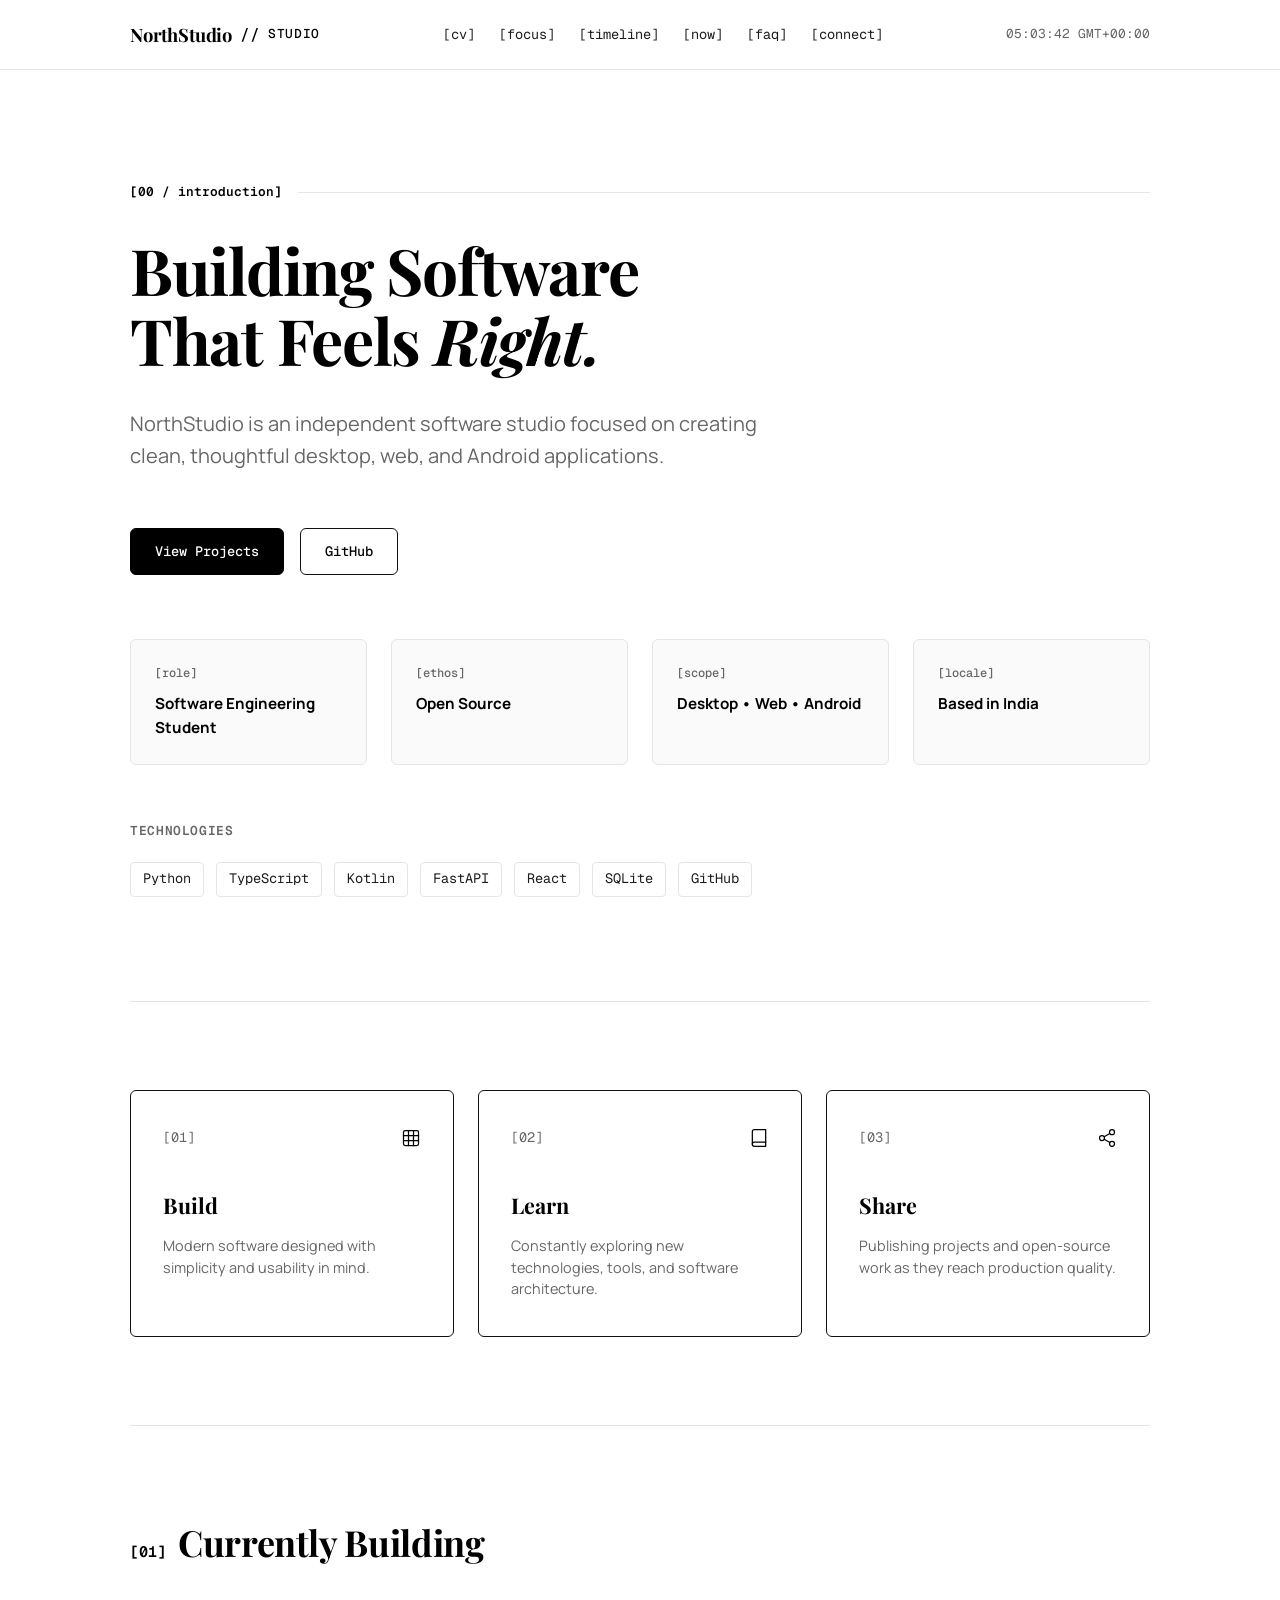
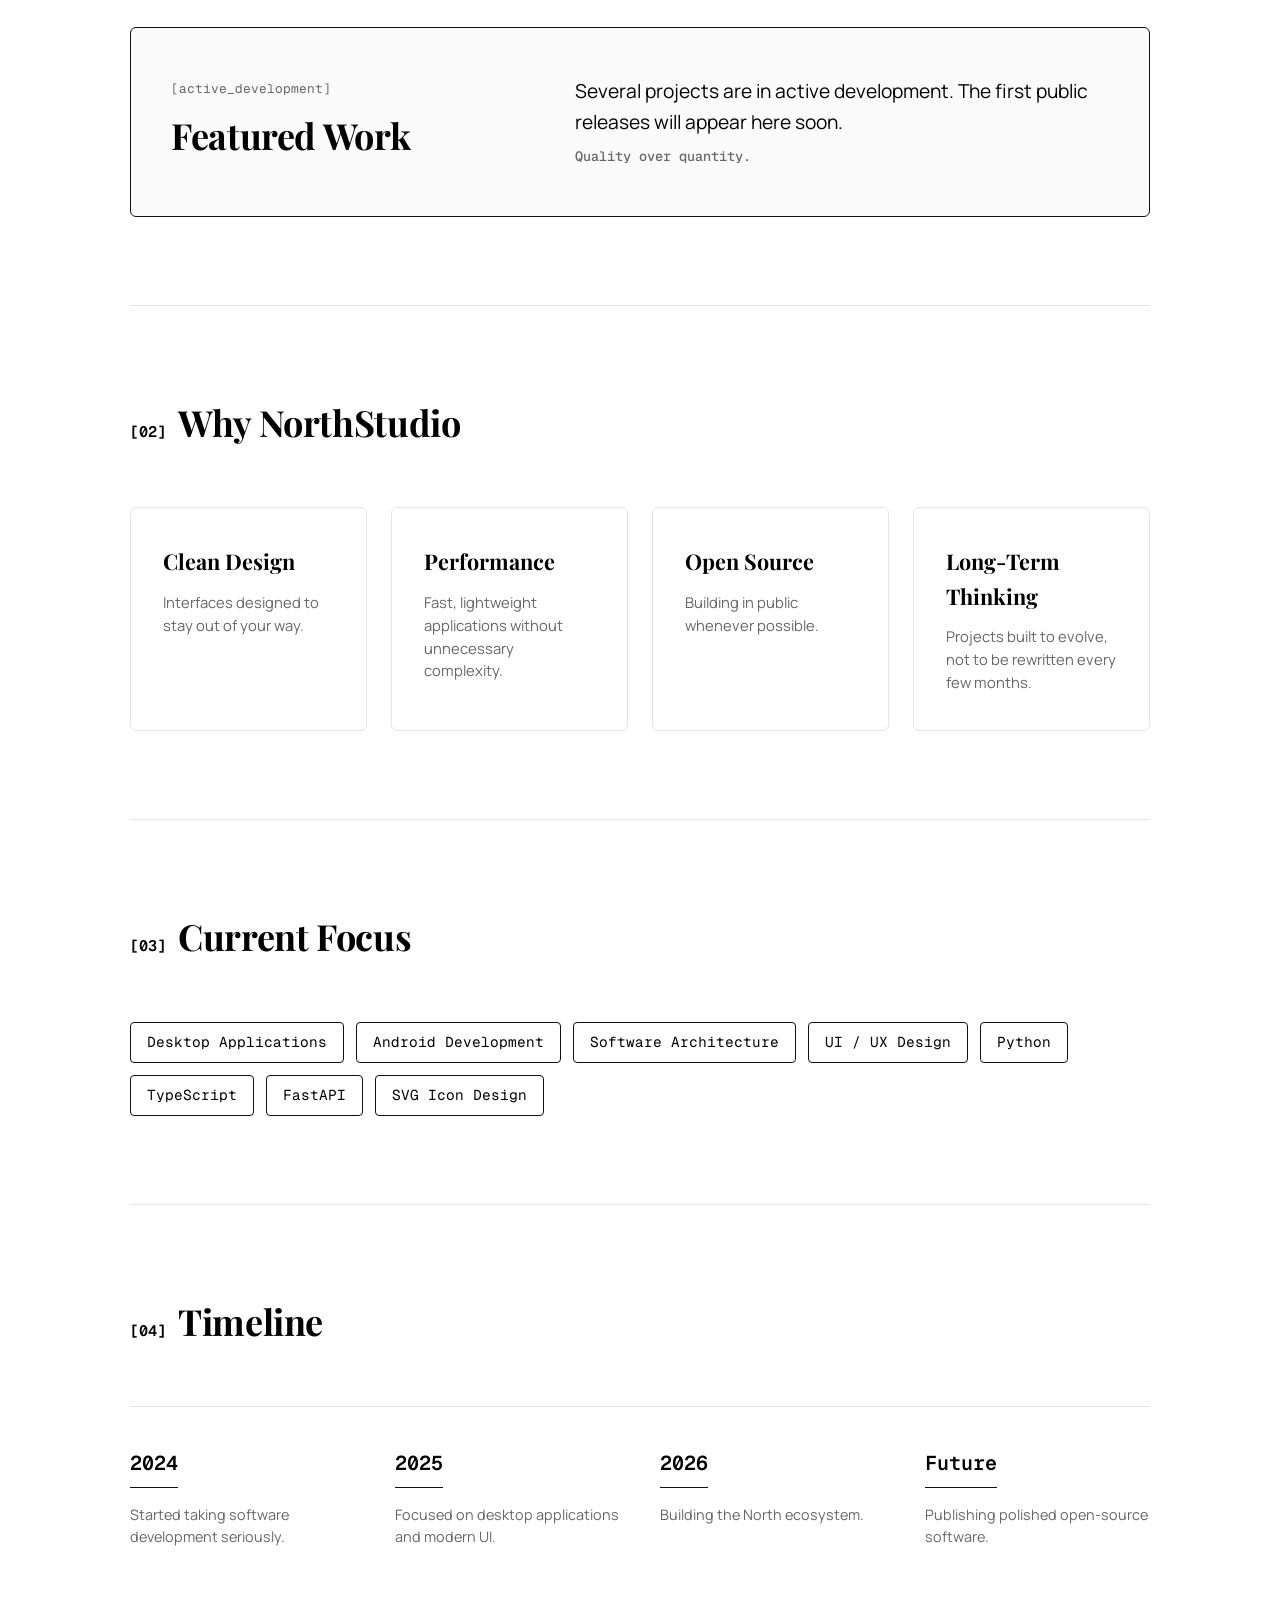
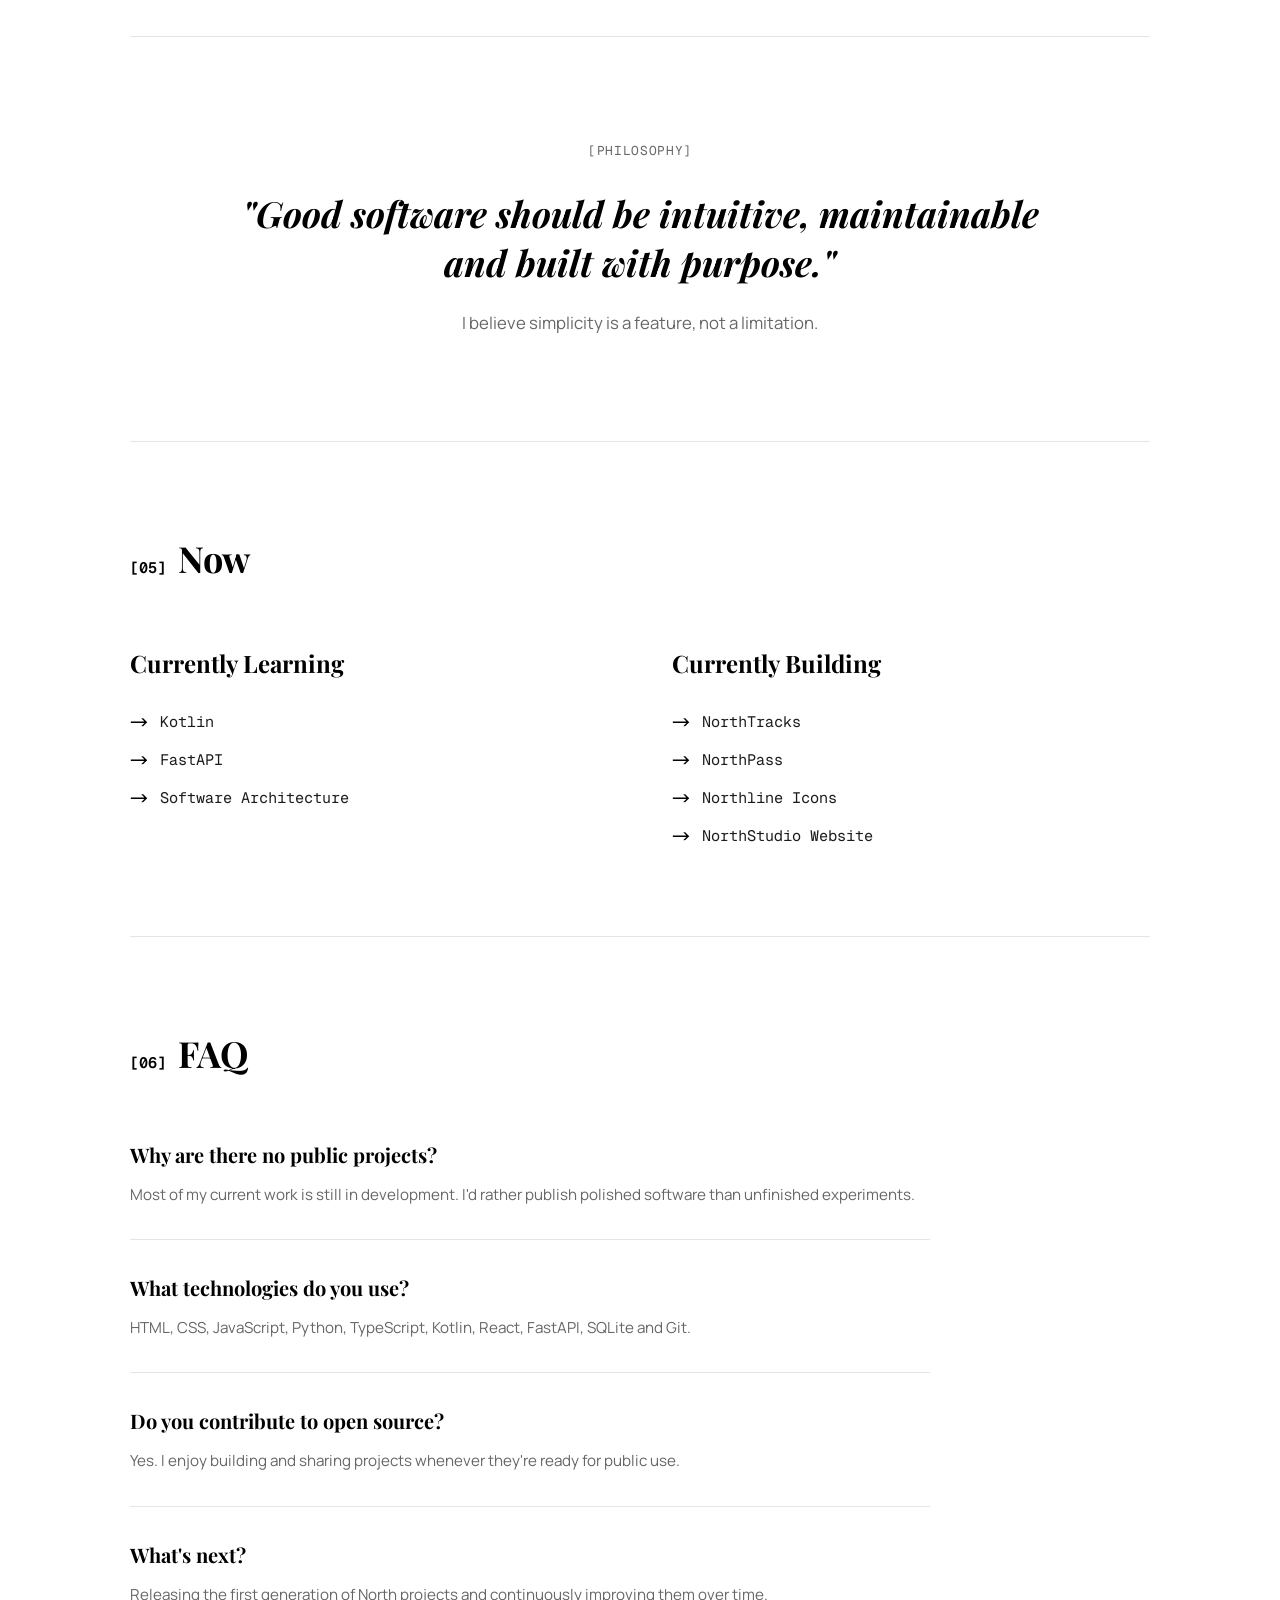
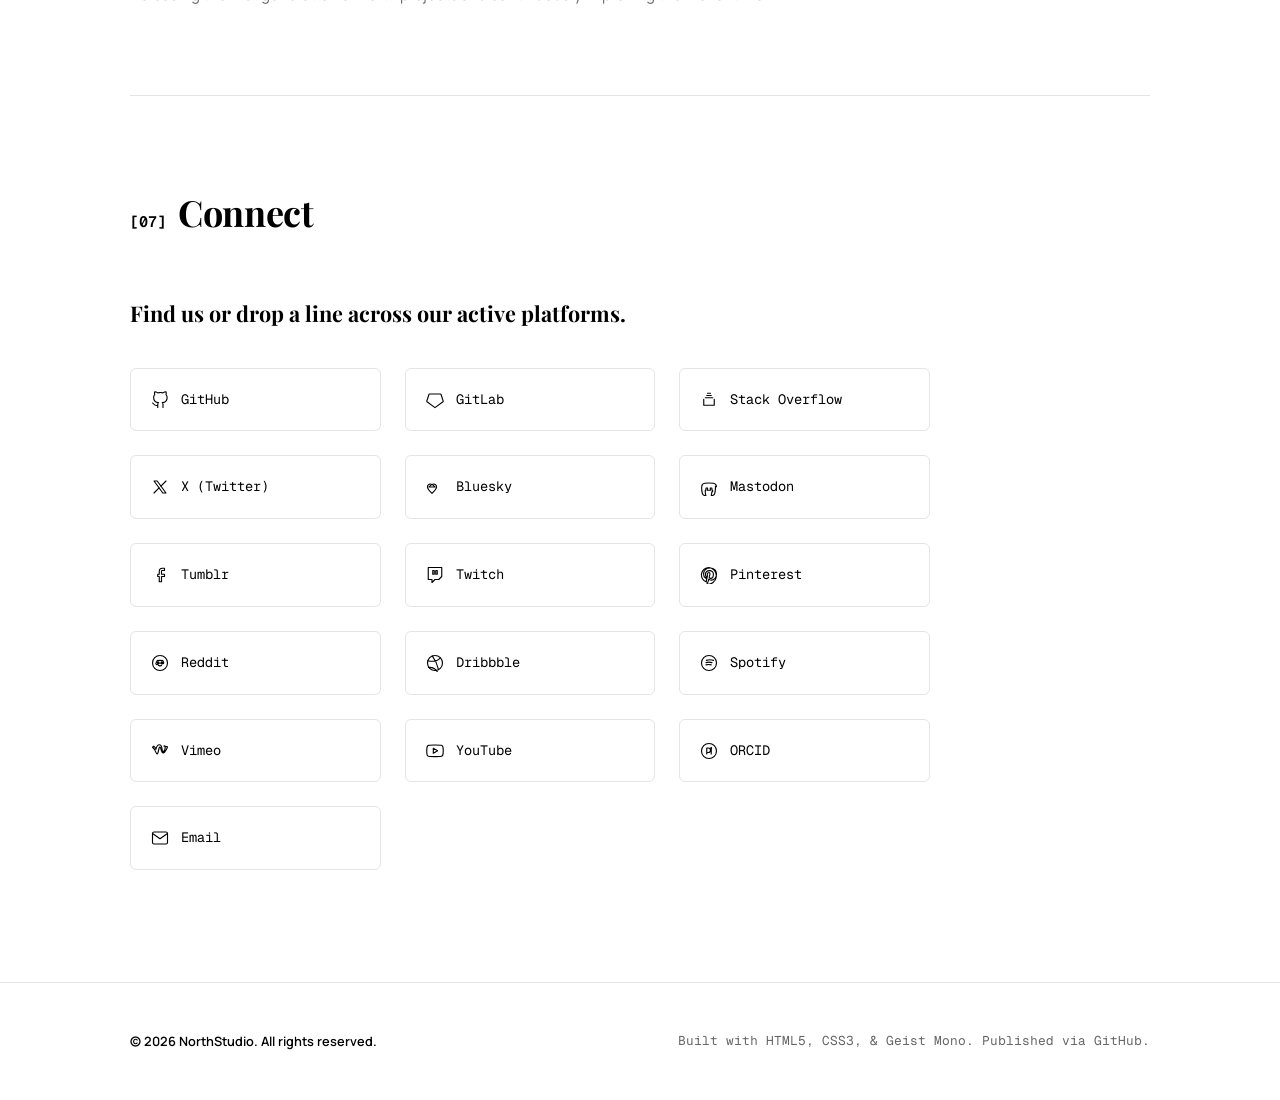
==== index.html @ 5a9ecb7b "feat: create CV page, expand social links, rename brand to NorthStudio" ====
<!DOCTYPE html>
<html lang="en">

<head>
    <meta charset="UTF-8">
    <meta name="viewport" content="width=device-width, initial-scale=1.0">
    <meta name="description"
        content="NorthStudio - Independent software studio focused on creating clean, thoughtful desktop, web, and Android applications.">
    <title>NorthStudio // Building Software That Feels Right.</title>

    <!-- Open Graph Metadata -->
    <meta property="og:title" content="NorthStudio">
    <meta property="og:description"
        content="Independent software studio focused on creating clean, thoughtful desktop, web, and Android applications.">
    <meta property="og:type" content="website">

    <!-- Fonts: Playfair Display, Manrope, Geist Mono -->
    <link rel="preconnect" href="https://fonts.googleapis.com">
    <link rel="preconnect" href="https://fonts.gstatic.com" crossorigin>
    <link
        href="https://fonts.googleapis.com/css2?family=Geist+Mono:wght@400;500;600&family=Manrope:wght@400;600;700&family=Playfair+Display:ital,wght@0,700;0,900;1,700&display=swap"
        rel="stylesheet">

    <!-- Core Stylesheet -->
    <link rel="stylesheet" href="assets/css/styles.css">
</head>

<body>
    <!-- Header Navigation -->
    <header class="site-header">
        <div class="container header-container">
            <a href="#" class="brand" aria-label="NorthStudio Home">
                <span class="brand-playfair">NorthStudio</span>
                <span class="brand-divider">//</span>
                <span class="brand-mono">Studio</span>
            </a>

            <nav class="site-nav">
                <a href="cv.html" class="nav-link">[cv]</a>
                <a href="#focus" class="nav-link">[focus]</a>
                <a href="#timeline" class="nav-link">[timeline]</a>
                <a href="#now" class="nav-link">[now]</a>
                <a href="#faq" class="nav-link">[faq]</a>
                <a href="#connect" class="nav-link">[connect]</a>
            </nav>

            <div class="header-clock" id="header-clock" title="Local System Time">
                00:00:00 UTC
            </div>
        </div>
    </header>

    <!-- Main Content -->
    <main class="container">
        <!-- Hero Section -->
        <section class="hero-section">
            <div class="hero-top-meta">
                <span class="meta-tag">[00 / introduction]</span>
                <span class="meta-line"></span>
            </div>

            <h1 class="hero-title">Building Software<br>That Feels <span class="title-serif">Right.</span></h1>
            <p class="hero-subtitle">NorthStudio is an independent software studio focused on creating clean,
                thoughtful desktop, web, and Android applications.</p>

            <div class="hero-actions">
                <a href="#projects" class="btn btn-primary">View Projects</a>
                <a href="https://github.com" target="_blank" class="btn btn-secondary">GitHub</a>
            </div>

            <!-- Small Stats Grid -->
            <div class="stats-grid">
                <div class="stat-box">
                    <span class="stat-mono">[role]</span>
                    <span class="stat-text">Software Engineering Student</span>
                </div>
                <div class="stat-box">
                    <span class="stat-mono">[ethos]</span>
                    <span class="stat-text">Open Source</span>
                </div>
                <div class="stat-box">
                    <span class="stat-mono">[scope]</span>
                    <span class="stat-text">Desktop • Web • Android</span>
                </div>
                <div class="stat-box">
                    <span class="stat-mono">[locale]</span>
                    <span class="stat-text">Based in India</span>
                </div>
            </div>

            <!-- Stack / Technologies -->
            <div class="tech-stack-container">
                <h4 class="tech-stack-title">Technologies</h4>
                <div class="tech-grid">
                    <span class="tech-item">Python</span>
                    <span class="tech-item">TypeScript</span>
                    <span class="tech-item">Kotlin</span>
                    <span class="tech-item">FastAPI</span>
                    <span class="tech-item">React</span>
                    <span class="tech-item">SQLite</span>
                    <span class="tech-item">GitHub</span>
                </div>
            </div>
        </section>

        <!-- Feature Cards Section -->
        <section class="section features-section">
            <div class="features-grid">
                <!-- Card 1 -->
                <div class="feature-card">
                    <div class="card-header">
                        <span class="card-num">[01]</span>
                        <svg class="card-icon" viewBox="0 0 24 24" fill="none" stroke="currentColor" stroke-width="1.5"
                            stroke-linecap="round" stroke-linejoin="round">
                            <rect x="3" y="3" width="18" height="18" rx="2" ry="2"></rect>
                            <line x1="9" y1="3" x2="9" y2="21"></line>
                            <line x1="15" y1="3" x2="15" y2="21"></line>
                            <line x1="3" y1="9" x2="21" y2="9"></line>
                            <line x1="3" y1="15" x2="21" y2="15"></line>
                        </svg>
                    </div>
                    <h3 class="feature-card-title">Build</h3>
                    <p class="feature-card-desc">Modern software designed with simplicity and usability in mind.</p>
                </div>

                <!-- Card 2 -->
                <div class="feature-card">
                    <div class="card-header">
                        <span class="card-num">[02]</span>
                        <svg class="card-icon" viewBox="0 0 24 24" fill="none" stroke="currentColor" stroke-width="1.5"
                            stroke-linecap="round" stroke-linejoin="round">
                            <path d="M4 19.5A2.5 2.5 0 0 1 6.5 17H20"></path>
                            <path d="M6.5 2H20v20H6.5A2.5 2.5 0 0 1 4 19.5v-15A2.5 2.5 0 0 1 6.5 2z"></path>
                        </svg>
                    </div>
                    <h3 class="feature-card-title">Learn</h3>
                    <p class="feature-card-desc">Constantly exploring new technologies, tools, and software
                        architecture.</p>
                </div>

                <!-- Card 3 -->
                <div class="feature-card">
                    <div class="card-header">
                        <span class="card-num">[03]</span>
                        <svg class="card-icon" viewBox="0 0 24 24" fill="none" stroke="currentColor" stroke-width="1.5"
                            stroke-linecap="round" stroke-linejoin="round">
                            <circle cx="18" cy="5" r="3"></circle>
                            <circle cx="6" cy="12" r="3"></circle>
                            <circle cx="18" cy="19" r="3"></circle>
                            <line x1="8.59" y1="13.51" x2="15.42" y2="17.49"></line>
                            <line x1="15.41" y1="6.51" x2="8.59" y2="10.49"></line>
                        </svg>
                    </div>
                    <h3 class="feature-card-title">Share</h3>
                    <p class="feature-card-desc">Publishing projects and open-source work as they reach production
                        quality.</p>
                </div>
            </div>
        </section>

        <!-- Featured Work (Currently Building) -->
        <section id="projects" class="section building-section">
            <div class="section-header">
                <span class="section-num">[01]</span>
                <h2 class="section-title">Currently Building</h2>
            </div>

            <div class="building-card">
                <div class="building-card-left">
                    <span class="building-tag">[active_development]</span>
                    <h3 class="building-lead-title">Featured Work</h3>
                </div>
                <div class="building-card-right">
                    <p class="building-desc">Several projects are in active development. The first public releases will
                        appear here soon.</p>
                    <p class="building-subdesc">Quality over quantity.</p>
                </div>
            </div>
        </section>

        <!-- Why NorthStudio -->
        <section class="section why-section">
            <div class="section-header">
                <span class="section-num">[02]</span>
                <h2 class="section-title">Why NorthStudio</h2>
            </div>

            <div class="why-grid">
                <div class="why-card">
                    <h3 class="why-title">Clean Design</h3>
                    <p class="why-desc">Interfaces designed to stay out of your way.</p>
                </div>
                <div class="why-card">
                    <h3 class="why-title">Performance</h3>
                    <p class="why-desc">Fast, lightweight applications without unnecessary complexity.</p>
                </div>
                <div class="why-card">
                    <h3 class="why-title">Open Source</h3>
                    <p class="why-desc">Building in public whenever possible.</p>
                </div>
                <div class="why-card">
                    <h3 class="why-title">Long-Term Thinking</h3>
                    <p class="why-desc">Projects built to evolve, not to be rewritten every few months.</p>
                </div>
            </div>
        </section>

        <!-- Current Focus Section -->
        <section id="focus" class="section focus-section">
            <div class="section-header">
                <span class="section-num">[03]</span>
                <h2 class="section-title">Current Focus</h2>
            </div>

            <div class="focus-grid">
                <span class="focus-tag">Desktop Applications</span>
                <span class="focus-tag">Android Development</span>
                <span class="focus-tag">Software Architecture</span>
                <span class="focus-tag">UI / UX Design</span>
                <span class="focus-tag">Python</span>
                <span class="focus-tag">TypeScript</span>
                <span class="focus-tag">FastAPI</span>
                <span class="focus-tag">SVG Icon Design</span>
            </div>
        </section>

        <!-- Timeline Section -->
        <section id="timeline" class="section timeline-section">
            <div class="section-header">
                <span class="section-num">[04]</span>
                <h2 class="section-title">Timeline</h2>
            </div>

            <div class="timeline-grid">
                <div class="timeline-item">
                    <span class="timeline-year">2024</span>
                    <p class="timeline-text">Started taking software development seriously.</p>
                </div>
                <div class="timeline-item">
                    <span class="timeline-year">2025</span>
                    <p class="timeline-text">Focused on desktop applications and modern UI.</p>
                </div>
                <div class="timeline-item">
                    <span class="timeline-year">2026</span>
                    <p class="timeline-text">Building the North ecosystem.</p>
                </div>
                <div class="timeline-item">
                    <span class="timeline-year">Future</span>
                    <p class="timeline-text">Publishing polished open-source software.</p>
                </div>
            </div>
        </section>

        <!-- Philosophy Section -->
        <section class="section philosophy-section">
            <div class="philosophy-layout">
                <div class="philosophy-meta">[philosophy]</div>
                <blockquote class="philosophy-quote">
                    "Good software should be intuitive, maintainable and built with purpose."
                </blockquote>
                <p class="philosophy-subquote">I believe simplicity is a feature, not a limitation.</p>
            </div>
        </section>

        <!-- Now Section -->
        <section id="now" class="section now-section">
            <div class="section-header">
                <span class="section-num">[05]</span>
                <h2 class="section-title">Now</h2>
            </div>

            <div class="now-grid">
                <div class="now-column">
                    <h3 class="now-column-title">Currently Learning</h3>
                    <ul class="now-list">
                        <li>Kotlin</li>
                        <li>FastAPI</li>
                        <li>Software Architecture</li>
                    </ul>
                </div>

                <div class="now-column">
                    <h3 class="now-column-title">Currently Building</h3>
                    <ul class="now-list">
                        <li>NorthTracks</li>
                        <li>NorthPass</li>
                        <li>Northline Icons</li>
                        <li>NorthStudio Website</li>
                    </ul>
                </div>
            </div>
        </section>

        <!-- FAQ Section -->
        <section id="faq" class="section faq-section">
            <div class="section-header">
                <span class="section-num">[06]</span>
                <h2 class="section-title">FAQ</h2>
            </div>

            <div class="faq-list">
                <div class="faq-item">
                    <h4 class="faq-question">Why are there no public projects?</h4>
                    <p class="faq-answer">Most of my current work is still in development. I'd rather publish polished
                        software than unfinished experiments.</p>
                </div>
                <div class="faq-item">
                    <h4 class="faq-question">What technologies do you use?</h4>
                    <p class="faq-answer">HTML, CSS, JavaScript, Python, TypeScript, Kotlin, React, FastAPI, SQLite and
                        Git.</p>
                </div>
                <div class="faq-item">
                    <h4 class="faq-question">Do you contribute to open source?</h4>
                    <p class="faq-answer">Yes. I enjoy building and sharing projects whenever they're ready for public
                        use.</p>
                </div>
                <div class="faq-item">
                    <h4 class="faq-question">What's next?</h4>
                    <p class="faq-answer">Releasing the first generation of North projects and continuously improving
                        them over time.</p>
                </div>
            </div>
        </section>

        <!-- Contact Section -->
        <section id="connect" class="section contact-section">
            <div class="section-header">
                <span class="section-num">[07]</span>
                <h2 class="section-title">Connect</h2>
            </div>

            <div class="contact-grid-simple">
                <p class="contact-lead-text">Find us or drop a line across our active platforms.</p>

                <div class="contact-links-grid">
                    <a href="https://github.com/NorthCodebase" target="_blank" class="contact-link">
                        <svg class="contact-icon" viewBox="0 0 24 24" fill="none" stroke="currentColor"
                            stroke-width="1.5" stroke-linecap="round" stroke-linejoin="round">
                            <path
                                d="M9 19c-5 1.5-5-2.5-7-3m14 6v-3.87a3.37 3.37 0 0 0-.94-2.61c3.14-.35 6.44-1.54 6.44-7A5.44 5.44 0 0 0 20 4.77 5.07 5.07 0 0 0 19.91 1S18.73.65 16 2.48a13.38 13.38 0 0 0-7 0C6.27.65 5.09 1 5.09 1A5.07 5.07 0 0 0 5 4.77a5.44 5.44 0 0 0-1.5 3.78c0 5.42 3.3 6.61 6.44 7A3.37 3.37 0 0 0 9 18.13V22">
                            </path>
                        </svg>
                        <span>GitHub</span>
                    </a>

                    <a href="https://gitlab.com/northcodebase" target="_blank" class="contact-link">
                        <svg class="contact-icon" viewBox="0 0 24 24" fill="none" stroke="currentColor"
                            stroke-width="1.5" stroke-linecap="round" stroke-linejoin="round">
                            <path
                                d="M22.65 14.39L12 22.13 1.35 14.39a.84.84 0 0 1-.3-.94l2.87-8.83a.84.84 0 0 1 .79-.58h14.58a.84.84 0 0 1 .79.58l2.87 8.83a.84.84 0 0 1-.3.94z">
                            </path>
                        </svg>
                        <span>GitLab</span>
                    </a>

                    <a href="https://stackoverflow.com/users/32898245/northcodebase" target="_blank"
                        class="contact-link">
                        <svg class="contact-icon" viewBox="0 0 24 24" fill="none" stroke="currentColor"
                            stroke-width="1.5" stroke-linecap="round" stroke-linejoin="round">
                            <path d="M19 11v8H5v-8m2-2h10m-8-3h6m-5-3h4"></path>
                        </svg>
                        <span>Stack Overflow</span>
                    </a>

                    <a href="https://x.com/northcodebase" target="_blank" class="contact-link">
                        <svg class="contact-icon" viewBox="0 0 24 24" fill="none" stroke="currentColor"
                            stroke-width="1.5" stroke-linecap="round" stroke-linejoin="round">
                            <path d="M4 4l11.733 16h4.267l-11.733 -16z"></path>
                            <path d="M4 20l6.768 -6.768m2.46 -2.46l6.772 -6.772"></path>
                        </svg>
                        <span>X (Twitter)</span>
                    </a>

                    <a href="https://bsky.app/profile/northcodebase.bsky.social" target="_blank" class="contact-link">
                        <svg class="contact-icon" viewBox="0 0 24 24" fill="none" stroke="currentColor"
                            stroke-width="1.5" stroke-linecap="round" stroke-linejoin="round">
                            <path
                                d="M12 12c-2-2.67-4-4-6-4a4 4 0 0 0-4 4c0 3 2.5 5 6 8.5 3.5-3.5 6-5.5 6-8.5a4 4 0 0 0-4-4c-2 0-4 1.33-6 4z">
                            </path>
                        </svg>
                        <span>Bluesky</span>
                    </a>

                    <a href="https://mastodon.social/@northcodebase" target="_blank" class="contact-link">
                        <svg class="contact-icon" viewBox="0 0 24 24" fill="none" stroke="currentColor"
                            stroke-width="1.5" stroke-linecap="round" stroke-linejoin="round">
                            <path
                                d="M21.9 11.5c-.1-2.4-1.7-4.2-4.1-4.5-3.8-.4-7.6-.4-11.4 0-2.4.3-4 2-4.1 4.5-.3 3 .1 6 .8 9 .4 1.7 1.8 2.8 3.5 2.8h1.2c-.4-1.6-.7-3.3-.8-5H7v-2h.8c0-1 .1-2 .3-3h2.1c-.2 1-.3 2-.3 3h4c0-1-.1-2-.3-3h2.1c.2 1 .3 2 .3 3h.8v2h-1c-.1 1.7-.4 3.4-.8 5h1.2c1.7 0 3.1-1.1 3.5-2.8.7-3 1.1-6 .8-9z">
                            </path>
                        </svg>
                        <span>Mastodon</span>
                    </a>

                    <a href="https://tumblr.com/northcodebase" target="_blank" class="contact-link">
                        <svg class="contact-icon" viewBox="0 0 24 24" fill="none" stroke="currentColor"
                            stroke-width="1.5" stroke-linecap="round" stroke-linejoin="round">
                            <path d="M14 11h4v3h-4v7h-3v-7H9v-3h2V7a4 4 0 0 1 4-4h3v3h-3a1 1 0 0 0-1 1v4z"></path>
                        </svg>
                        <span>Tumblr</span>
                    </a>

                    <a href="https://twitch.tv/northcodebase" target="_blank" class="contact-link">
                        <svg class="contact-icon" viewBox="0 0 24 24" fill="none" stroke="currentColor"
                            stroke-width="1.5" stroke-linecap="round" stroke-linejoin="round">
                            <path d="M21 2H3v16h5v4l4-4h5l4-4V2zm-10 9H9V6h2v5zm4 0h-2V6h2v5z"></path>
                        </svg>
                        <span>Twitch</span>
                    </a>

                    <a href="https://pinterest.com/northcodebase" target="_blank" class="contact-link">
                        <svg class="contact-icon" viewBox="0 0 24 24" fill="none" stroke="currentColor"
                            stroke-width="1.5" stroke-linecap="round" stroke-linejoin="round">
                            <path
                                d="M12 2a10 10 0 0 0-3.5 19.4c-.1-.9-.1-2.1.2-3l1.3-5.3s-.3-.7-.3-1.7c0-1.6.9-2.8 2.1-2.8 1 0 1.5.8 1.5 1.7 0 1-.6 2.6-.9 4-.3 1.2.6 2.2 1.8 2.2 2.1 0 3.7-2.2 3.7-5.5 0-2.9-2.1-4.9-5.1-4.9-3.5 0-5.5 2.6-5.5 5.3 0 1 .4 2.2 1 2.9a.3.3 0 0 1 0 .3l-.3 1.4c-.1.2-.2.3-.4.2-1.7-.8-2.8-3.3-2.8-5.3 0-4.3 3.1-8.2 9-8.2 4.7 0 8.3 3.3 8.3 7.8 0 4.7-3 8.4-7.1 8.4-1.4 0-2.7-.7-3.2-1.6l-.9 3.3c-.3 1.2-1.2 2.7-1.8 3.7A10 10 0 1 0 12 2z">
                            </path>
                        </svg>
                        <span>Pinterest</span>
                    </a>

                    <a href="https://reddit.com/user/northcodebase" target="_blank" class="contact-link">
                        <svg class="contact-icon" viewBox="0 0 24 24" fill="none" stroke="currentColor"
                            stroke-width="1.5" stroke-linecap="round" stroke-linejoin="round">
                            <circle cx="12" cy="12" r="10"></circle>
                            <path
                                d="M17 11.5a1.5 1.5 0 0 1-2.5 1.1 5.6 5.6 0 0 0-5 0A1.5 1.5 0 1 1 7 11.5c0-.6.3-1.1.8-1.3a1.5 1.5 0 0 1 2.2-1.5 7.4 7.4 0 0 1 4 0 1.5 1.5 0 0 1 2.2 1.5c.5.2.8.7.8 1.3z">
                            </path>
                            <circle cx="9.5" cy="11.5" r="1"></circle>
                            <circle cx="14.5" cy="11.5" r="1"></circle>
                            <path d="M9.5 14.5a3 3 0 0 0 5 0"></path>
                        </svg>
                        <span>Reddit</span>
                    </a>

                    <a href="https://dribbble.com/northcodebase" target="_blank" class="contact-link">
                        <svg class="contact-icon" viewBox="0 0 24 24" fill="none" stroke="currentColor"
                            stroke-width="1.5" stroke-linecap="round" stroke-linejoin="round">
                            <circle cx="12" cy="12" r="10"></circle>
                            <path
                                d="M8.56 2.75c4.37 6.03 6.02 9.42 8.03 17.72m2.54-15.38c-3.72 4.35-8.94 5.66-16.7 3.85m1.02 8.87c7.17-.43 10.1 2.87 11.97 6.45">
                            </path>
                        </svg>
                        <span>Dribbble</span>
                    </a>

                    <a href="https://open.spotify.com/user/31d5znhl55ljyom4dqaw4pprvvvu" target="_blank"
                        class="contact-link">
                        <svg class="contact-icon" viewBox="0 0 24 24" fill="none" stroke="currentColor"
                            stroke-width="1.5" stroke-linecap="round" stroke-linejoin="round">
                            <circle cx="12" cy="12" r="10"></circle>
                            <path d="M8 11.5c3-1 5-1 8 0m-8 3c2.5-.75 4.5-.75 7 0m-6.5-6c3.5-1.25 6-1.25 9.5 0"></path>
                        </svg>
                        <span>Spotify</span>
                    </a>

                    <a href="https://vimeo.com/northcodebase" target="_blank" class="contact-link">
                        <svg class="contact-icon" viewBox="0 0 24 24" fill="none" stroke="currentColor"
                            stroke-width="1.5" stroke-linecap="round" stroke-linejoin="round">
                            <path
                                d="M22 6.5c-.3 1.8-2.6 5.4-3.8 6.9-1.2 1.5-2.5 1.5-3.3.4-.6-.8-1.2-2.5-1.8-5-.7-2.6-1.5-2.6-2.1-1.3-.2.4-.7 2.6-1.4 5.8C9 16 8 16.5 7.2 15c-.6-1.1-1.6-3.2-2.2-4.5C4.2 9 3 7.8 2 7l1.7-1.5c1.4 1.1 2.3 2.5 2.8 4.2.7-2.7 1.8-6.1 4.5-6.1 2.1 0 3.2 2 3.6 5 .4 3 .8 4.3 1.6 4.3 1 0 2.2-2 2.6-4.5.4-2 .1-3-.7-3.2-.2 0-.6.1-.9.2L22 6.5z">
                            </path>
                        </svg>
                        <span>Vimeo</span>
                    </a>

                    <a href="https://youtube.com/channel/UCcNfjCV0lBuddF5eVReZCGA" target="_blank" class="contact-link">
                        <svg class="contact-icon" viewBox="0 0 24 24" fill="none" stroke="currentColor"
                            stroke-width="1.5" stroke-linecap="round" stroke-linejoin="round">
                            <path
                                d="M22.54 6.42a2.78 2.78 0 0 0-1.94-2C18.88 4 12 4 12 4s-6.88 0-8.6.46a2.78 2.78 0 0 0-1.94 2A29 29 0 0 0 1 11.75a29 29 0 0 0 .46 5.33A2.78 2.78 0 0 0 3.4 19c1.72.46 8.6.46 8.6.46s6.88 0 8.6-.46a2.78 2.78 0 0 0 1.94-2 29 29 0 0 0 .46-5.25a29 29 0 0 0-.46-5.33z">
                            </path>
                            <polygon points="9.75 15.02 15.5 11.75 9.75 8.48 9.75 15.02"></polygon>
                        </svg>
                        <span>YouTube</span>
                    </a>

                    <a href="https://orcid.org/0009-0007-8214-7223" target="_blank" class="contact-link">
                        <svg class="contact-icon" viewBox="0 0 24 24" fill="none" stroke="currentColor"
                            stroke-width="1.5" stroke-linecap="round" stroke-linejoin="round">
                            <circle cx="12" cy="12" r="10"></circle>
                            <path d="M9 16V8h2a3 3 0 0 1 0 6H9m6-6v8"></path>
                            <circle cx="15" cy="8" r="0.5"></circle>
                        </svg>
                        <span>ORCID</span>
                    </a>

                    <a href="mailto:northcodebase@gmail.com" class="contact-link">
                        <svg class="contact-icon" viewBox="0 0 24 24" fill="none" stroke="currentColor"
                            stroke-width="1.5" stroke-linecap="round" stroke-linejoin="round">
                            <path d="M4 4h16c1.1 0 2 .9 2 2v12c0 1.1-.9 2-2 2H4c-1.1 0-2-.9-2-2V6c0-1.1.9-2 2-2z">
                            </path>
                            <polyline points="22,6 12,13 2,6"></polyline>
                        </svg>
                        <span>Email</span>
                    </a>
                </div>
            </div>
        </section>
    </main>

    <!-- Footer -->
    <footer class="site-footer">
        <div class="container footer-container">
            <p class="footer-copy">&copy; 2026 NorthStudio. All rights reserved.</p>
            <p class="footer-meta">Built with HTML5, CSS3, &amp; Geist Mono. Published via GitHub.</p>
        </div>
    </footer>

    <!-- Application Script -->
    <script src="assets/js/app.js"></script>
</body>

</html>
---- assets/css/styles.css ----
/* ==========================================================================
   NorthStudio // Minimalist Black & White Stylesheet
   Typography: Playfair Display, Manrope, Geist Mono
   ========================================================================== */

/* --- Design Tokens --- */
:root {
    /* Fonts */
    --font-serif: 'Playfair Display', serif;
    --font-sans: 'Manrope', sans-serif;
    --font-mono: 'Geist Mono', monospace;

    /* Pure Monochrome Palette */
    --bg-white: #ffffff;
    --bg-light: #fafafa;
    --border-dark: #111111;
    --border-light: #e5e5e5;

    /* Text Colors */
    --text-black: #000000;
    --text-dark: #1c1c1c;
    --text-muted: #666666;

    /* Layout */
    --radius-sm: 4px;
    --radius-md: 6px;

    /* Transitions */
    --transition: all 0.2s cubic-bezier(0.16, 1, 0.3, 1);
}

/* --- Base & Reset Styles --- */
*,
*::before,
*::after {
    box-sizing: border-box;
    margin: 0;
    padding: 0;
}

html {
    scroll-behavior: smooth;
    background-color: var(--bg-white);
}

body {
    background-color: var(--bg-white);
    color: var(--text-dark);
    font-family: var(--font-sans);
    line-height: 1.6;
    -webkit-font-smoothing: antialiased;
    display: flex;
    flex-direction: column;
    min-height: 100vh;
}

.container {
    width: 100%;
    max-width: 1100px;
    margin: 0 auto;
    padding: 0 2.5rem;
}

/* --- Navigation Header --- */
.site-header {
    background-color: rgba(255, 255, 255, 0.9);
    border-bottom: 1px solid var(--border-light);
    backdrop-filter: blur(8px);
    -webkit-backdrop-filter: blur(8px);
    position: sticky;
    top: 0;
    z-index: 100;
    padding: 1.25rem 0;
}

.header-container {
    display: flex;
    justify-content: space-between;
    align-items: center;
}

.brand {
    display: flex;
    align-items: center;
    gap: 0.5rem;
    text-decoration: none;
    color: var(--text-black);
}

.brand-playfair {
    font-family: var(--font-serif);
    font-weight: 700;
    font-size: 1.15rem;
    letter-spacing: -0.01em;
}

.brand-divider {
    color: var(--text-black);
    font-weight: 500;
    font-family: var(--font-mono);
}

.brand-mono {
    font-family: var(--font-mono);
    font-weight: 500;
    font-size: 0.8rem;
    letter-spacing: 0.05em;
    text-transform: uppercase;
}

.site-nav {
    display: flex;
    gap: 1.5rem;
}

.nav-link {
    font-family: var(--font-mono);
    font-size: 0.85rem;
    color: var(--text-dark);
    text-decoration: none;
    transition: var(--transition);
}

.nav-link:hover {
    color: var(--text-black);
    text-decoration: underline;
}

.header-clock {
    font-family: var(--font-mono);
    font-size: 0.8rem;
    color: var(--text-muted);
}

/* --- Hero Section --- */
.hero-section {
    padding: 7rem 0 6.5rem 0;
    border-bottom: 1px solid var(--border-light);
}

.hero-top-meta {
    display: flex;
    align-items: center;
    gap: 1rem;
    margin-bottom: 2rem;
}

.meta-tag {
    font-family: var(--font-mono);
    font-size: 0.8rem;
    color: var(--text-black);
    font-weight: 600;
}

.meta-line {
    flex-grow: 1;
    height: 1px;
    background-color: var(--border-light);
}

.hero-title {
    font-family: var(--font-serif);
    font-weight: 700;
    font-size: 4rem;
    line-height: 1.1;
    color: var(--text-black);
    letter-spacing: -0.02em;
    margin-bottom: 2rem;
}

.title-serif {
    font-weight: 700;
    font-style: italic;
}

.hero-subtitle {
    font-size: 1.25rem;
    color: var(--text-muted);
    max-width: 680px;
    line-height: 1.6;
    margin-bottom: 3.5rem;
}

.hero-actions {
    display: flex;
    gap: 1rem;
    margin-bottom: 4rem;
}

/* --- Buttons --- */
.btn {
    display: inline-flex;
    align-items: center;
    justify-content: center;
    padding: 0.75rem 1.5rem;
    font-family: var(--font-mono);
    font-size: 0.85rem;
    font-weight: 500;
    text-decoration: none;
    border-radius: var(--radius-md);
    transition: var(--transition);
    cursor: pointer;
}

.btn-primary {
    background-color: var(--text-black);
    color: var(--bg-white);
    border: 1px solid var(--text-black);
}

.btn-primary:hover {
    background-color: #333333;
    border-color: #333333;
    transform: translateY(-1px);
}

.btn-secondary {
    background-color: transparent;
    color: var(--text-black);
    border: 1px solid var(--border-dark);
}

.btn-secondary:hover {
    background-color: var(--bg-light);
    transform: translateY(-1px);
}

/* --- Small Stats Grid --- */
.stats-grid {
    display: grid;
    grid-template-columns: repeat(auto-fit, minmax(200px, 1fr));
    gap: 1.5rem;
    margin-bottom: 3.5rem;
}

.stat-box {
    border: 1px solid var(--border-light);
    border-radius: var(--radius-md);
    padding: 1.5rem;
    display: flex;
    flex-direction: column;
    gap: 0.5rem;
    background-color: var(--bg-light);
    transition: var(--transition);
}

.stat-box:hover {
    border-color: var(--border-dark);
}

.stat-mono {
    font-family: var(--font-mono);
    font-size: 0.75rem;
    color: var(--text-muted);
    font-weight: 500;
}

.stat-text {
    font-size: 0.95rem;
    font-weight: 700;
    color: var(--text-black);
}

/* --- Tech Stack Grid --- */
.tech-stack-container {
    text-align: left;
}

.tech-stack-title {
    font-family: var(--font-mono);
    font-size: 0.8rem;
    color: var(--text-muted);
    text-transform: uppercase;
    letter-spacing: 0.05em;
    margin-bottom: 1.25rem;
    font-weight: 600;
}

.tech-grid {
    display: flex;
    flex-wrap: wrap;
    gap: 0.75rem;
}

.tech-item {
    font-family: var(--font-mono);
    font-size: 0.85rem;
    border: 1px solid var(--border-light);
    border-radius: var(--radius-sm);
    padding: 0.35rem 0.75rem;
    color: var(--text-dark);
    background-color: var(--bg-white);
    transition: var(--transition);
}

.tech-item:hover {
    border-color: var(--border-dark);
    background-color: var(--bg-light);
}

/* --- Section Layout --- */
.section {
    padding: 5.5rem 0;
    border-bottom: 1px solid var(--border-light);
}

.section-header {
    display: flex;
    align-items: baseline;
    gap: 0.75rem;
    margin-bottom: 3.5rem;
}

.section-num {
    font-family: var(--font-mono);
    font-size: 0.95rem;
    font-weight: 600;
    color: var(--text-black);
}

.section-title {
    font-family: var(--font-serif);
    font-size: 2.25rem;
    font-weight: 700;
    color: var(--text-black);
    letter-spacing: -0.01em;
}

/* --- Feature Cards Section --- */
.features-grid {
    display: grid;
    grid-template-columns: repeat(auto-fit, minmax(280px, 1fr));
    gap: 1.5rem;
}

.feature-card {
    border: 1px solid var(--border-dark);
    border-radius: var(--radius-md);
    padding: 2.25rem 2rem;
    background-color: var(--bg-white);
    transition: var(--transition);
    display: flex;
    flex-direction: column;
    min-height: 200px;
}

.feature-card:hover {
    transform: translateY(-2px);
    background-color: var(--bg-light);
}

.card-header {
    display: flex;
    justify-content: space-between;
    align-items: center;
    margin-bottom: 2.5rem;
}

.card-num {
    font-family: var(--font-mono);
    font-size: 0.85rem;
    color: var(--text-muted);
}

.card-icon {
    width: 20px;
    height: 20px;
    color: var(--text-black);
    stroke-width: 1.5;
}

.feature-card-title {
    font-family: var(--font-serif);
    font-size: 1.35rem;
    font-weight: 700;
    color: var(--text-black);
    margin-bottom: 0.75rem;
}

.feature-card-desc {
    font-size: 0.9rem;
    color: var(--text-muted);
    line-height: 1.5;
}

/* --- Currently Building (Featured Work) --- */
.building-card {
    border: 1px solid var(--border-dark);
    border-radius: var(--radius-md);
    padding: 3rem 2.5rem;
    display: grid;
    grid-template-columns: 1fr 1.5fr;
    gap: 3rem;
    background-color: var(--bg-light);
    align-items: center;
}

.building-card-left {
    display: flex;
    flex-direction: column;
}

.building-tag {
    font-family: var(--font-mono);
    font-size: 0.8rem;
    color: var(--text-muted);
    margin-bottom: 0.5rem;
    display: inline-block;
}

.building-lead-title {
    font-family: var(--font-serif);
    font-size: 2.25rem;
    font-weight: 700;
    color: var(--text-black);
    letter-spacing: -0.01em;
}

.building-desc {
    font-size: 1.2rem;
    color: var(--text-black);
    line-height: 1.6;
    margin-bottom: 0.5rem;
}

.building-subdesc {
    font-family: var(--font-mono);
    font-size: 0.85rem;
    color: var(--text-muted);
    font-weight: 500;
}

/* --- Why NorthStudio Section --- */
.why-grid {
    display: grid;
    grid-template-columns: repeat(auto-fit, minmax(220px, 1fr));
    gap: 1.5rem;
}

.why-card {
    border: 1px solid var(--border-light);
    border-radius: var(--radius-md);
    padding: 2.25rem 2rem;
    transition: var(--transition);
}

.why-card:hover {
    border-color: var(--border-dark);
    background-color: var(--bg-light);
}

.why-title {
    font-family: var(--font-serif);
    font-size: 1.35rem;
    font-weight: 700;
    color: var(--text-black);
    margin-bottom: 0.75rem;
}

.why-desc {
    font-size: 0.925rem;
    color: var(--text-muted);
    line-height: 1.55;
}

/* --- Current Focus Tags --- */
.focus-grid {
    display: flex;
    flex-wrap: wrap;
    gap: 0.75rem;
}

.focus-tag {
    font-family: var(--font-mono);
    font-size: 0.9rem;
    border: 1px solid var(--border-dark);
    border-radius: var(--radius-sm);
    padding: 0.5rem 1rem;
    color: var(--text-black);
    background-color: var(--bg-white);
    transition: var(--transition);
}

.focus-tag:hover {
    background-color: var(--bg-light);
}

/* --- Timeline Grid --- */
.timeline-grid {
    display: grid;
    grid-template-columns: repeat(auto-fit, minmax(200px, 1fr));
    gap: 2.5rem;
    border-top: 1px solid var(--border-light);
    padding-top: 2.5rem;
}

.timeline-item {
    display: flex;
    flex-direction: column;
    gap: 1rem;
}

.timeline-year {
    font-family: var(--font-mono);
    font-size: 1.25rem;
    font-weight: 600;
    color: var(--text-black);
    border-bottom: 1px solid var(--border-dark);
    padding-bottom: 0.5rem;
    width: fit-content;
}

.timeline-text {
    font-size: 0.9rem;
    color: var(--text-muted);
    line-height: 1.5;
}

/* --- Philosophy Block --- */
.philosophy-section {
    padding: 6.5rem 0;
}

.philosophy-layout {
    text-align: center;
    max-width: 800px;
    margin: 0 auto;
}

.philosophy-meta {
    font-family: var(--font-mono);
    font-size: 0.8rem;
    color: var(--text-muted);
    text-transform: uppercase;
    margin-bottom: 1.75rem;
    letter-spacing: 0.05em;
}

.philosophy-quote {
    font-family: var(--font-serif);
    font-size: 2.25rem;
    font-style: italic;
    font-weight: 700;
    color: var(--text-black);
    line-height: 1.35;
    margin-bottom: 1.5rem;
}

.philosophy-subquote {
    font-size: 1.05rem;
    color: var(--text-muted);
}

/* --- Now Section lists --- */
.now-grid {
    display: grid;
    grid-template-columns: 1fr 1fr;
    gap: 4rem;
}

.now-column-title {
    font-family: var(--font-serif);
    font-size: 1.5rem;
    font-weight: 700;
    color: var(--text-black);
    margin-bottom: 1.75rem;
}

.now-list {
    list-style: none;
    display: flex;
    flex-direction: column;
    gap: 0.85rem;
}

.now-list li {
    font-family: var(--font-mono);
    font-size: 0.95rem;
    color: var(--text-dark);
    display: flex;
    align-items: center;
    gap: 0.75rem;
}

.now-list li::before {
    content: "->";
    color: var(--text-black);
    font-weight: 600;
}

/* --- FAQ Section --- */
.faq-list {
    display: flex;
    flex-direction: column;
    gap: 2rem;
    max-width: 800px;
}

.faq-item {
    border-bottom: 1px solid var(--border-light);
    padding-bottom: 2rem;
}

.faq-item:last-child {
    border-bottom: none;
    padding-bottom: 0;
}

.faq-question {
    font-family: var(--font-serif);
    font-size: 1.25rem;
    font-weight: 700;
    color: var(--text-black);
    margin-bottom: 0.75rem;
}

.faq-answer {
    font-size: 0.95rem;
    color: var(--text-muted);
    line-height: 1.6;
}

/* --- Connect platform links --- */
.contact-section {
    border-bottom: none;
    padding-bottom: 7rem;
}

.contact-grid-simple {
    max-width: 800px;
}

.contact-lead-text {
    font-family: var(--font-serif);
    font-size: 1.35rem;
    font-weight: 700;
    color: var(--text-black);
    line-height: 1.4;
    margin-bottom: 2.5rem;
}

.contact-links-grid {
    display: grid;
    grid-template-columns: repeat(auto-fit, minmax(220px, 1fr));
    gap: 1.5rem;
}

.contact-link {
    display: flex;
    align-items: center;
    gap: 0.75rem;
    border: 1px solid var(--border-light);
    border-radius: var(--radius-md);
    padding: 1.25rem;
    color: var(--text-black);
    text-decoration: none;
    font-family: var(--font-mono);
    font-size: 0.85rem;
    transition: var(--transition);
}

.contact-link:hover {
    border-color: var(--border-dark);
    background-color: var(--bg-light);
}

.contact-icon {
    width: 18px;
    height: 18px;
    color: var(--text-black);
    stroke-width: 1.5;
}

/* --- Footer --- */
.site-footer {
    margin-top: auto;
    padding: 3rem 0;
    border-top: 1px solid var(--border-light);
}

.footer-container {
    display: flex;
    justify-content: space-between;
    align-items: center;
    font-size: 0.8rem;
    color: var(--text-muted);
}

.footer-copy {
    font-weight: 600;
    color: var(--text-black);
}

.footer-meta {
    font-family: var(--font-mono);
}

/* --- Responsive Adjustments --- */
@media (max-width: 992px) {
    .hero-title {
        font-size: 3rem;
    }

    .building-card {
        grid-template-columns: 1fr;
        gap: 1.5rem;
        padding: 2rem;
    }

    .now-grid {
        grid-template-columns: 1fr;
        gap: 3rem;
    }
}

@media (max-width: 768px) {
    .container {
        padding: 0 1.5rem;
    }

    .site-header {
        padding: 1rem 0;
    }

    .header-clock {
        display: none;
    }

    .hero-section {
        padding: 5rem 0 4.5rem 0;
    }

    .hero-title {
        font-size: 2.5rem;
    }

    .hero-subtitle {
        font-size: 1rem;
        margin-bottom: 2rem;
    }

    .hero-actions {
        margin-bottom: 3rem;
    }

    .stats-grid {
        grid-template-columns: 1fr;
        gap: 1rem;
        margin-bottom: 2.5rem;
    }

    .section {
        padding: 4rem 0;
    }

    .section-header {
        margin-bottom: 2.5rem;
    }

    .section-title {
        font-size: 1.75rem;
    }

    .timeline-grid {
        grid-template-columns: 1fr;
        gap: 2rem;
    }

    .contact-links-grid {
        grid-template-columns: 1fr;
        gap: 1rem;
    }

    .footer-container {
        flex-direction: column;
        gap: 1rem;
        text-align: center;
    }
}

/* ==========================================================================
   CV Page Styles
   ========================================================================== */

.cv-hero-section {
    padding: 7rem 0 5.5rem 0;
    border-bottom: 1px solid var(--border-light);
}

.cv-hero-grid {
    display: grid;
    grid-template-columns: 1.5fr 1fr;
    gap: 4rem;
    align-items: center;
}

.cv-profile-info {
    display: flex;
    flex-direction: column;
}

.cv-name {
    font-family: var(--font-serif);
    font-weight: 700;
    font-size: 3.5rem;
    line-height: 1.1;
    color: var(--text-black);
    margin-bottom: 0.5rem;
}

.cv-title {
    font-family: var(--font-mono);
    font-size: 1.1rem;
    color: var(--text-muted);
    font-weight: 500;
    margin-bottom: 1.5rem;
    letter-spacing: -0.01em;
}

.cv-bio {
    font-size: 1.1rem;
    color: var(--text-dark);
    line-height: 1.6;
    margin-bottom: 2rem;
}

.cv-meta-info {
    display: grid;
    grid-template-columns: 1fr 1fr;
    gap: 1.25rem;
    margin-bottom: 2rem;
}

.cv-meta-item {
    font-size: 0.9rem;
    color: var(--text-muted);
}

.cv-meta-item strong {
    color: var(--text-black);
    font-family: var(--font-mono);
    font-size: 0.85rem;
    display: block;
    margin-bottom: 0.25rem;
}

.cv-actions {
    display: flex;
    gap: 1rem;
}

/* Image Placeholder Container */
.cv-image-area {
    display: flex;
    justify-content: center;
    align-items: center;
}

.cv-image-placeholder {
    width: 100%;
    max-width: 320px;
    aspect-ratio: 4 / 5;
    border: 1px dashed var(--border-dark);
    border-radius: var(--radius-md);
    background-color: var(--bg-light);
    display: flex;
    flex-direction: column;
    justify-content: center;
    align-items: center;
    color: var(--text-muted);
    font-family: var(--font-mono);
    font-size: 0.8rem;
    position: relative;
    overflow: hidden;
    transition: var(--transition);
}

.cv-image-placeholder::before {
    content: "";
    position: absolute;
    top: 10px;
    left: 10px;
    right: 10px;
    bottom: 10px;
    border: 1px dashed var(--border-light);
    pointer-events: none;
}

.cv-image-placeholder:hover {
    border-color: var(--text-black);
    background-color: #f0f0f0;
}

.placeholder-icon {
    width: 28px;
    height: 28px;
    margin-bottom: 0.75rem;
    stroke-width: 1.25;
}

/* CV Timelines and Sections */
.cv-entry-list {
    display: flex;
    flex-direction: column;
    gap: 2.5rem;
}

.cv-entry {
    display: grid;
    grid-template-columns: 1fr 2.5fr;
    gap: 2rem;
}

.cv-entry-date {
    font-family: var(--font-mono);
    font-size: 0.9rem;
    color: var(--text-muted);
    font-weight: 500;
    padding-top: 0.25rem;
}

.cv-entry-content {
    display: flex;
    flex-direction: column;
}

.cv-entry-header {
    margin-bottom: 0.75rem;
}

.cv-entry-title {
    font-family: var(--font-serif);
    font-size: 1.35rem;
    font-weight: 700;
    color: var(--text-black);
    line-height: 1.2;
}

.cv-entry-subtitle {
    font-family: var(--font-sans);
    font-size: 0.95rem;
    color: var(--text-muted);
    font-weight: 600;
    margin-top: 0.25rem;
}

.cv-entry-desc {
    font-size: 0.95rem;
    color: var(--text-dark);
    line-height: 1.6;
    margin-bottom: 1rem;
}

.cv-entry-bullets {
    list-style: none;
    display: flex;
    flex-direction: column;
    gap: 0.5rem;
    margin-bottom: 1rem;
}

.cv-entry-bullets li {
    font-size: 0.9rem;
    color: var(--text-muted);
    position: relative;
    padding-left: 1.25rem;
    line-height: 1.5;
}

.cv-entry-bullets li::before {
    content: "•";
    position: absolute;
    left: 0;
    color: var(--text-black);
}

.cv-entry-tags {
    display: flex;
    flex-wrap: wrap;
    gap: 0.5rem;
}

.cv-entry-tag {
    font-family: var(--font-mono);
    font-size: 0.75rem;
    border: 1px solid var(--border-light);
    border-radius: var(--radius-sm);
    padding: 0.2rem 0.5rem;
    color: var(--text-muted);
    background-color: var(--bg-white);
}

/* Skills Layout */
.cv-skills-grid {
    display: grid;
    grid-template-columns: repeat(auto-fit, minmax(250px, 1fr));
    gap: 2rem;
}

.cv-skills-category {
    border: 1px solid var(--border-light);
    border-radius: var(--radius-md);
    padding: 2rem 1.75rem;
    transition: var(--transition);
}

.cv-skills-category:hover {
    border-color: var(--border-dark);
    background-color: var(--bg-light);
}

.cv-skills-cat-title {
    font-family: var(--font-serif);
    font-size: 1.25rem;
    font-weight: 700;
    color: var(--text-black);
    margin-bottom: 1.25rem;
    border-bottom: 1px solid var(--border-light);
    padding-bottom: 0.5rem;
}

.cv-skills-list {
    display: flex;
    flex-direction: column;
    gap: 0.75rem;
}

.cv-skill-item {
    display: flex;
    justify-content: space-between;
    align-items: center;
}

.cv-skill-name {
    font-size: 0.95rem;
    color: var(--text-dark);
}

.cv-skill-level {
    font-family: var(--font-mono);
    font-size: 0.8rem;
    color: var(--text-muted);
}

/* Print Styling */
@media print {

    html,
    body {
        background-color: #ffffff !important;
        color: #000000 !important;
        font-size: 11pt !important;
    }

    .site-header,
    .site-footer,
    .cv-actions,
    .hero-actions,
    .contact-section,
    .btn {
        display: none !important;
    }

    .container {
        max-width: 100% !important;
        width: 100% !important;
        padding: 0 !important;
        margin: 0 !important;
    }

    .cv-hero-section {
        padding: 0 0 2rem 0 !important;
        border-bottom: 1px solid #000000 !important;
    }

    .cv-hero-grid {
        grid-template-columns: 1fr 150px !important;
        gap: 2rem !important;
    }

    .cv-name {
        font-size: 28pt !important;
    }

    .cv-title {
        font-size: 12pt !important;
        margin-bottom: 1rem !important;
    }

    .cv-bio {
        font-size: 10pt !important;
        margin-bottom: 1rem !important;
    }

    .cv-meta-info {
        grid-template-columns: repeat(4, 1fr) !important;
        gap: 1rem !important;
        margin-bottom: 0 !important;
    }

    .cv-image-placeholder {
        max-width: 150px !important;
        border: 1px solid #000000 !important;
        background-color: transparent !important;
    }

    .cv-image-placeholder::before {
        display: none !important;
    }

    .section {
        padding: 2rem 0 !important;
        page-break-inside: avoid;
    }

    .section-header {
        margin-bottom: 1.5rem !important;
    }

    .section-title {
        font-size: 16pt !important;
    }

    .cv-entry {
        grid-template-columns: 100pt 1fr !important;
        gap: 1.5rem !important;
        page-break-inside: avoid;
    }

    .cv-entry-title {
        font-size: 12pt !important;
    }

    .cv-entry-bullets li {
        font-size: 9.5pt !important;
    }

    .cv-skills-grid {
        grid-template-columns: repeat(3, 1fr) !important;
        gap: 1.5rem !important;
        page-break-inside: avoid;
    }

    .cv-skills-category {
        padding: 0 !important;
        border: none !important;
        background: none !important;
    }

    .cv-skills-cat-title {
        font-size: 11pt !important;
        margin-bottom: 0.75rem !important;
        border-bottom: 1px solid #000000 !important;
    }
}

/* Responsive updates for CV */
@media (max-width: 992px) {
    .cv-hero-grid {
        grid-template-columns: 1fr;
        gap: 2.5rem;
    }

    .cv-image-area {
        justify-content: flex-start;
    }
}

@media (max-width: 768px) {
    .cv-name {
        font-size: 2.75rem;
    }

    .cv-meta-info {
        grid-template-columns: 1fr;
        gap: 1rem;
    }

    .cv-entry {
        grid-template-columns: 1fr;
        gap: 0.5rem;
    }

    .cv-entry-date {
        border-bottom: 1px solid var(--border-light);
        padding-bottom: 0.25rem;
        margin-bottom: 0.5rem;
    }
}
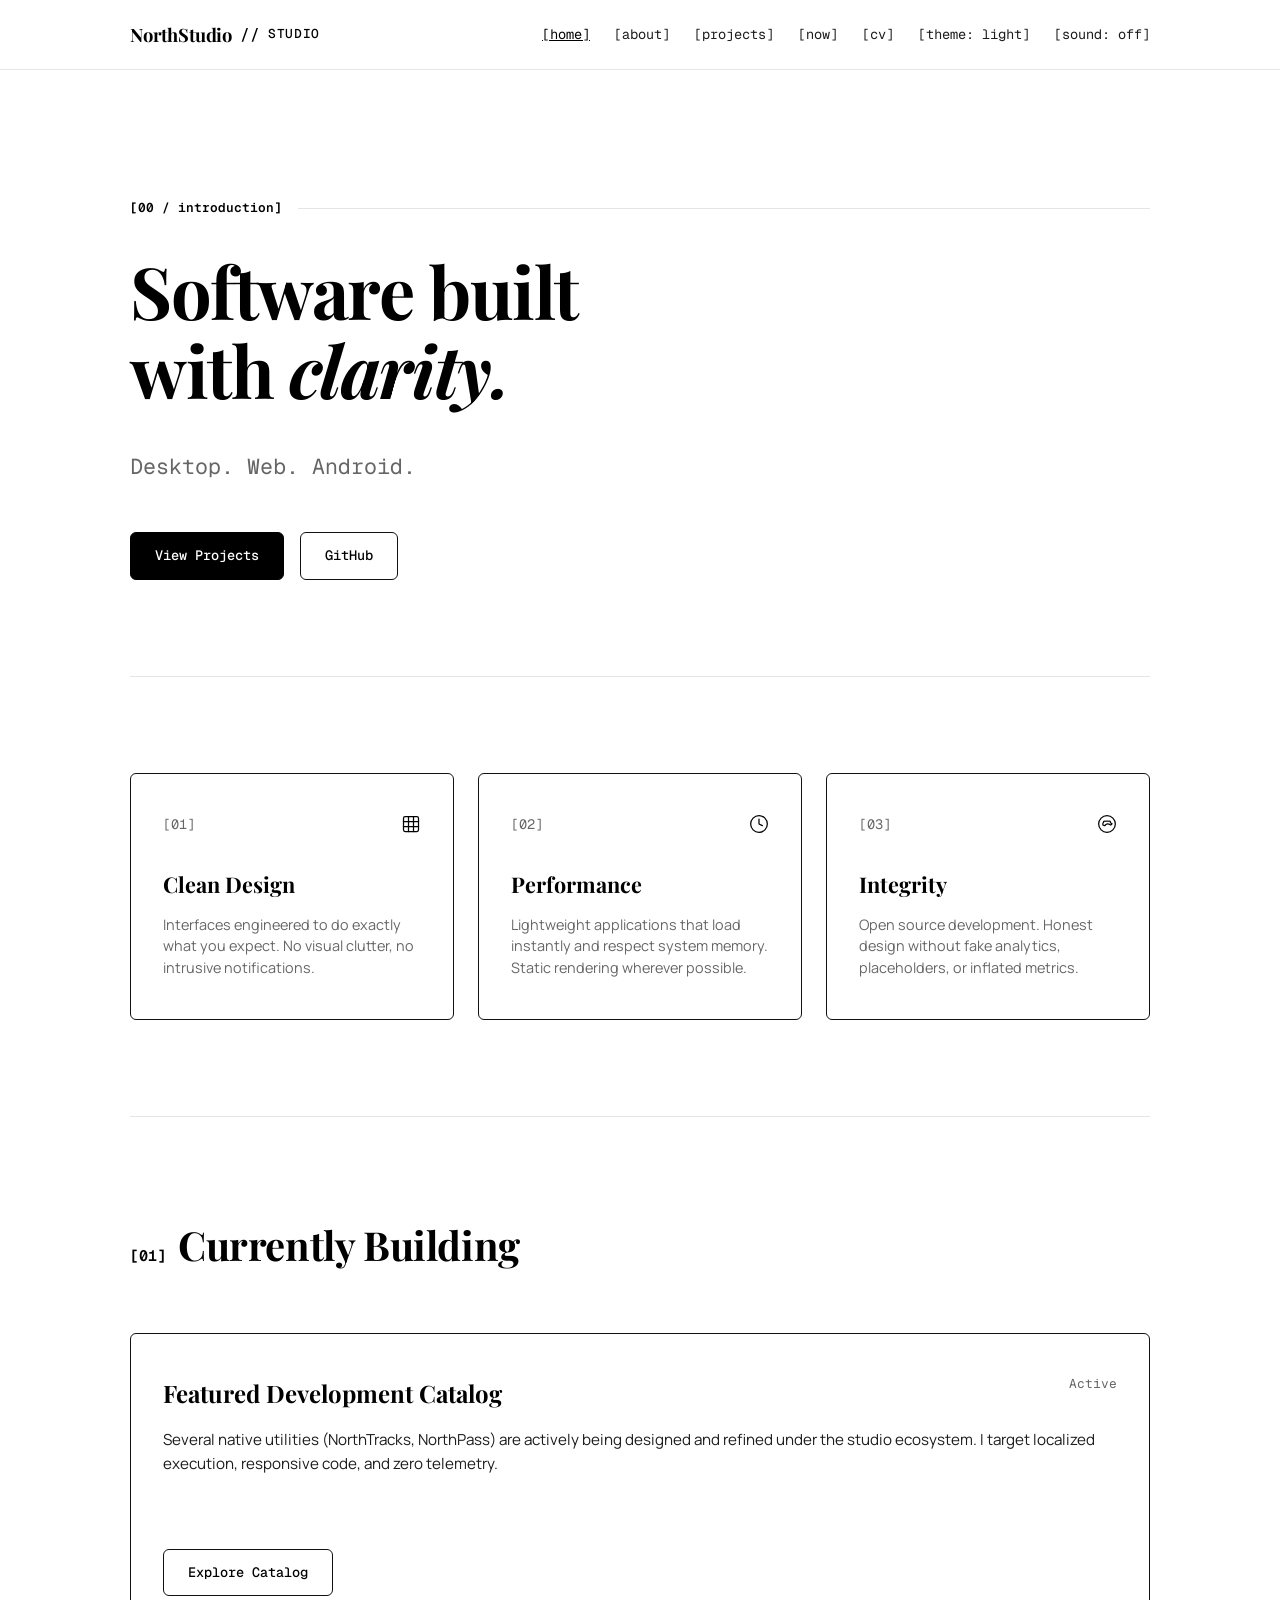
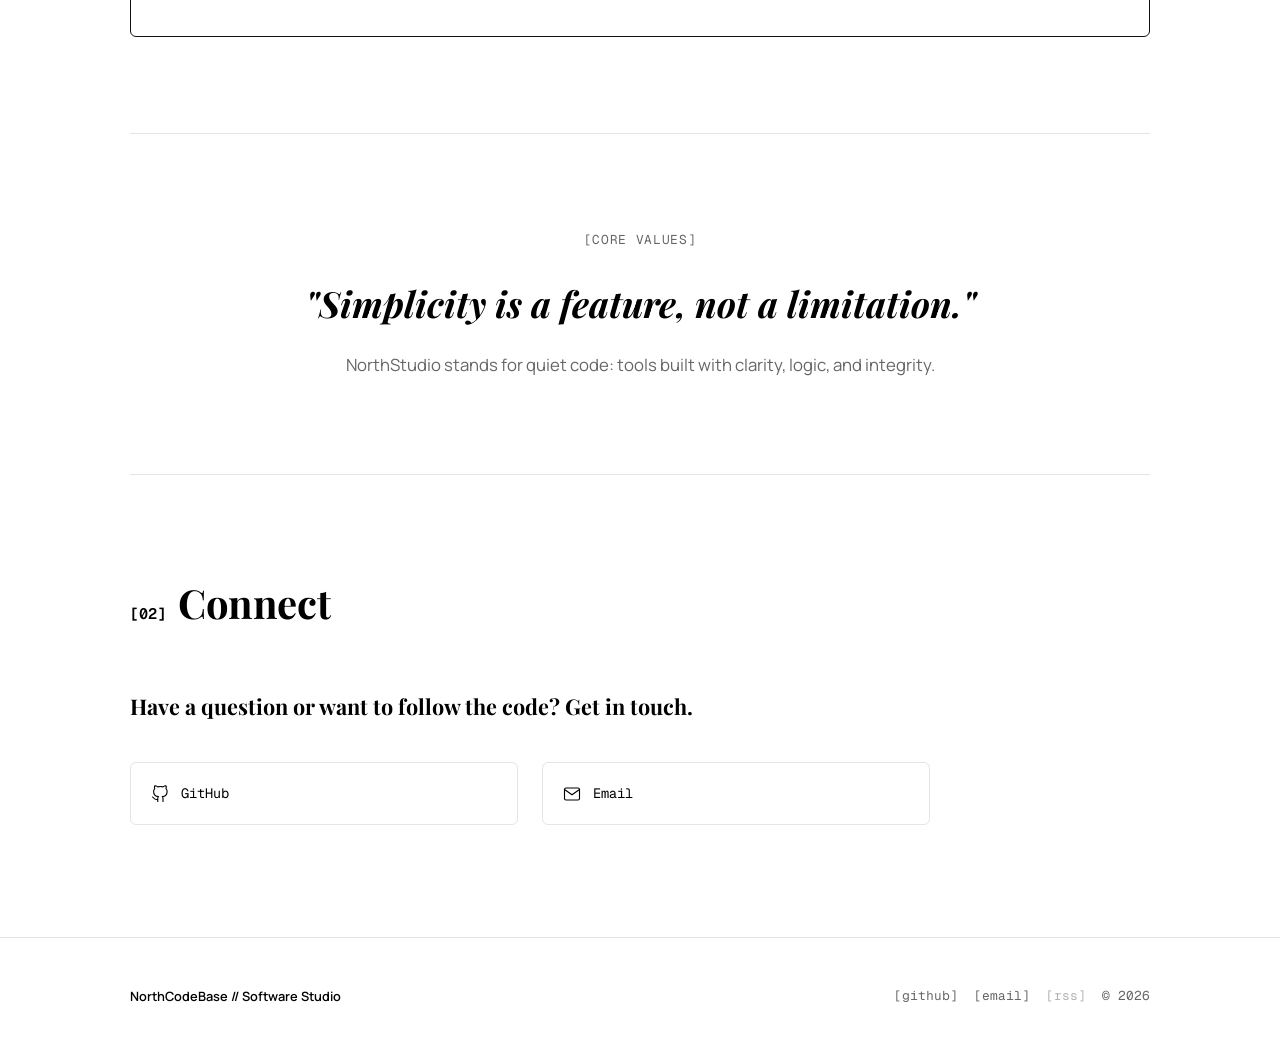
==== commit 94df5558: "Modernize NorthStudio homepage and restructure into relative static pages" ====
--- a/index.html
+++ b/index.html
@@ -4,54 +4,68 @@
 <head>
     <meta charset="UTF-8">
     <meta name="viewport" content="width=device-width, initial-scale=1.0">
-    <meta name="description"
-        content="NorthStudio - Independent software studio focused on creating clean, thoughtful desktop, web, and Android applications.">
-    <title>NorthStudio // Building Software That Feels Right.</title>
+    <meta name="description" content="NorthStudio - Independent software studio focused on creating clean, thoughtful desktop, web, and Android applications.">
+    <title>NorthStudio // Software Built With Clarity.</title>
+
+    <!-- Canonical URL -->
+    <link rel="canonical" href="https://northcodebase.github.io/northstudio/">
 
     <!-- Open Graph Metadata -->
-    <meta property="og:title" content="NorthStudio">
-    <meta property="og:description"
-        content="Independent software studio focused on creating clean, thoughtful desktop, web, and Android applications.">
+    <meta property="og:title" content="NorthStudio // Software Built With Clarity">
+    <meta property="og:description" content="Independent software studio focused on creating clean, thoughtful desktop, web, and Android applications.">
     <meta property="og:type" content="website">
+    <meta property="og:url" content="https://northcodebase.github.io/northstudio/">
+
+    <!-- Twitter Card Metadata -->
+    <meta name="twitter:card" content="summary">
+    <meta name="twitter:title" content="NorthStudio // Software Built With Clarity">
+    <meta name="twitter:description" content="Clean, simple, and functional desktop, web, and Android applications.">
 
     <!-- Fonts: Playfair Display, Manrope, Geist Mono -->
     <link rel="preconnect" href="https://fonts.googleapis.com">
     <link rel="preconnect" href="https://fonts.gstatic.com" crossorigin>
-    <link
-        href="https://fonts.googleapis.com/css2?family=Geist+Mono:wght@400;500;600&family=Manrope:wght@400;600;700&family=Playfair+Display:ital,wght@0,700;0,900;1,700&display=swap"
-        rel="stylesheet">
+    <link href="https://fonts.googleapis.com/css2?family=Geist+Mono:wght@400;500;600&family=Manrope:wght@400;600;700&family=Playfair+Display:ital,wght@0,700;0,900;1,700&display=swap" rel="stylesheet">
 
     <!-- Core Stylesheet -->
     <link rel="stylesheet" href="assets/css/styles.css">
 </head>
 
 <body>
+    <!-- Skip to Content for Keyboard Accessibility -->
+    <a href="#main-content" class="skip-link">Skip to content</a>
+
     <!-- Header Navigation -->
     <header class="site-header">
         <div class="container header-container">
-            <a href="#" class="brand" aria-label="NorthStudio Home">
+            <a href="./" class="brand" aria-label="NorthStudio Home">
                 <span class="brand-playfair">NorthStudio</span>
                 <span class="brand-divider">//</span>
                 <span class="brand-mono">Studio</span>
             </a>
 
-            <nav class="site-nav">
+            <!-- Mobile Hamburger Toggle -->
+            <button class="nav-toggle" id="nav-toggle" aria-label="Toggle navigation menu" aria-expanded="false">
+                <svg class="nav-toggle-icon" viewBox="0 0 24 24">
+                    <line x1="3" y1="12" x2="21" y2="12"></line>
+                    <line x1="3" y1="6" x2="21" y2="6"></line>
+                    <line x1="3" y1="18" x2="21" y2="18"></line>
+                </svg>
+            </button>
+
+            <nav class="site-nav" id="site-nav">
+                <a href="./" class="nav-link">[home]</a>
+                <a href="about.html" class="nav-link">[about]</a>
+                <a href="projects.html" class="nav-link">[projects]</a>
+                <a href="now.html" class="nav-link">[now]</a>
                 <a href="cv.html" class="nav-link">[cv]</a>
-                <a href="#focus" class="nav-link">[focus]</a>
-                <a href="#timeline" class="nav-link">[timeline]</a>
-                <a href="#now" class="nav-link">[now]</a>
-                <a href="#faq" class="nav-link">[faq]</a>
-                <a href="#connect" class="nav-link">[connect]</a>
+                <a href="#" class="nav-link" id="theme-toggle" aria-label="Toggle visual theme">[theme]</a>
+                <a href="#" class="nav-link" id="sound-toggle" aria-label="Toggle background audio">[sound: off]</a>
             </nav>
-
-            <div class="header-clock" id="header-clock" title="Local System Time">
-                00:00:00 UTC
-            </div>
         </div>
     </header>
 
     <!-- Main Content -->
-    <main class="container">
+    <main class="container" id="main-content">
         <!-- Hero Section -->
         <section class="hero-section">
             <div class="hero-top-meta">
@@ -59,59 +73,23 @@
                 <span class="meta-line"></span>
             </div>
 
-            <h1 class="hero-title">Building Software<br>That Feels <span class="title-serif">Right.</span></h1>
-            <p class="hero-subtitle">NorthStudio is an independent software studio focused on creating clean,
-                thoughtful desktop, web, and Android applications.</p>
+            <h1 class="hero-title">Software built<br>with <span class="title-serif">clarity.</span></h1>
+            <p class="hero-subtitle">Desktop. Web. Android.</p>
 
             <div class="hero-actions">
-                <a href="#projects" class="btn btn-primary">View Projects</a>
-                <a href="https://github.com" target="_blank" class="btn btn-secondary">GitHub</a>
-            </div>
-
-            <!-- Small Stats Grid -->
-            <div class="stats-grid">
-                <div class="stat-box">
-                    <span class="stat-mono">[role]</span>
-                    <span class="stat-text">Software Engineering Student</span>
-                </div>
-                <div class="stat-box">
-                    <span class="stat-mono">[ethos]</span>
-                    <span class="stat-text">Open Source</span>
-                </div>
-                <div class="stat-box">
-                    <span class="stat-mono">[scope]</span>
-                    <span class="stat-text">Desktop • Web • Android</span>
-                </div>
-                <div class="stat-box">
-                    <span class="stat-mono">[locale]</span>
-                    <span class="stat-text">Based in India</span>
-                </div>
-            </div>
-
-            <!-- Stack / Technologies -->
-            <div class="tech-stack-container">
-                <h4 class="tech-stack-title">Technologies</h4>
-                <div class="tech-grid">
-                    <span class="tech-item">Python</span>
-                    <span class="tech-item">TypeScript</span>
-                    <span class="tech-item">Kotlin</span>
-                    <span class="tech-item">FastAPI</span>
-                    <span class="tech-item">React</span>
-                    <span class="tech-item">SQLite</span>
-                    <span class="tech-item">GitHub</span>
-                </div>
-            </div>
-        </section>
-
-        <!-- Feature Cards Section -->
-        <section class="section features-section">
+                <a href="projects.html" class="btn btn-primary">View Projects</a>
+                <a href="https://github.com/NorthCodebase" target="_blank" class="btn btn-secondary" rel="noopener">GitHub</a>
+            </div>
+        </section>
+
+        <!-- Core Ethos / Features Section -->
+        <section class="section">
             <div class="features-grid">
                 <!-- Card 1 -->
                 <div class="feature-card">
                     <div class="card-header">
                         <span class="card-num">[01]</span>
-                        <svg class="card-icon" viewBox="0 0 24 24" fill="none" stroke="currentColor" stroke-width="1.5"
-                            stroke-linecap="round" stroke-linejoin="round">
+                        <svg class="card-icon" viewBox="0 0 24 24" fill="none" stroke="currentColor" stroke-width="1.5" stroke-linecap="round" stroke-linejoin="round">
                             <rect x="3" y="3" width="18" height="18" rx="2" ry="2"></rect>
                             <line x1="9" y1="3" x2="9" y2="21"></line>
                             <line x1="15" y1="3" x2="15" y2="21"></line>
@@ -119,375 +97,90 @@
                             <line x1="3" y1="15" x2="21" y2="15"></line>
                         </svg>
                     </div>
-                    <h3 class="feature-card-title">Build</h3>
-                    <p class="feature-card-desc">Modern software designed with simplicity and usability in mind.</p>
+                    <h3 class="feature-card-title">Clean Design</h3>
+                    <p class="feature-card-desc">Interfaces engineered to do exactly what you expect. No visual clutter, no intrusive notifications.</p>
                 </div>
 
                 <!-- Card 2 -->
                 <div class="feature-card">
                     <div class="card-header">
                         <span class="card-num">[02]</span>
-                        <svg class="card-icon" viewBox="0 0 24 24" fill="none" stroke="currentColor" stroke-width="1.5"
-                            stroke-linecap="round" stroke-linejoin="round">
-                            <path d="M4 19.5A2.5 2.5 0 0 1 6.5 17H20"></path>
-                            <path d="M6.5 2H20v20H6.5A2.5 2.5 0 0 1 4 19.5v-15A2.5 2.5 0 0 1 6.5 2z"></path>
-                        </svg>
-                    </div>
-                    <h3 class="feature-card-title">Learn</h3>
-                    <p class="feature-card-desc">Constantly exploring new technologies, tools, and software
-                        architecture.</p>
+                        <svg class="card-icon" viewBox="0 0 24 24" fill="none" stroke="currentColor" stroke-width="1.5" stroke-linecap="round" stroke-linejoin="round">
+                            <path d="M12 22c5.523 0 10-4.477 10-10S17.523 2 12 2 2 6.477 2 12s4.477 10 10 10z"></path>
+                            <path d="M12 6v6l4 2"></path>
+                        </svg>
+                    </div>
+                    <h3 class="feature-card-title">Performance</h3>
+                    <p class="feature-card-desc">Lightweight applications that load instantly and respect system memory. Static rendering wherever possible.</p>
                 </div>
 
                 <!-- Card 3 -->
                 <div class="feature-card">
                     <div class="card-header">
                         <span class="card-num">[03]</span>
-                        <svg class="card-icon" viewBox="0 0 24 24" fill="none" stroke="currentColor" stroke-width="1.5"
-                            stroke-linecap="round" stroke-linejoin="round">
-                            <circle cx="18" cy="5" r="3"></circle>
-                            <circle cx="6" cy="12" r="3"></circle>
-                            <circle cx="18" cy="19" r="3"></circle>
-                            <line x1="8.59" y1="13.51" x2="15.42" y2="17.49"></line>
-                            <line x1="15.41" y1="6.51" x2="8.59" y2="10.49"></line>
-                        </svg>
-                    </div>
-                    <h3 class="feature-card-title">Share</h3>
-                    <p class="feature-card-desc">Publishing projects and open-source work as they reach production
-                        quality.</p>
-                </div>
-            </div>
-        </section>
-
-        <!-- Featured Work (Currently Building) -->
-        <section id="projects" class="section building-section">
+                        <svg class="card-icon" viewBox="0 0 24 24" fill="none" stroke="currentColor" stroke-width="1.5" stroke-linecap="round" stroke-linejoin="round">
+                            <path d="M18 11.5a1.5 1.5 0 0 1-2.5 1.1 5.6 5.6 0 0 0-5 0A1.5 1.5 0 1 1 7 11.5c0-.6.3-1.1.8-1.3a1.5 1.5 0 0 1 2.2-1.5 7.4 7.4 0 0 1 4 0 1.5 1.5 0 0 1 2.2 1.5c.5.2.8.7.8 1.3z"></path>
+                            <circle cx="12" cy="12" r="10"></circle>
+                        </svg>
+                    </div>
+                    <h3 class="feature-card-title">Integrity</h3>
+                    <p class="feature-card-desc">Open source development. Honest design without fake analytics, placeholders, or inflated metrics.</p>
+                </div>
+            </div>
+        </section>
+
+        <!-- Currently Building Preview -->
+        <section class="section">
             <div class="section-header">
                 <span class="section-num">[01]</span>
                 <h2 class="section-title">Currently Building</h2>
             </div>
 
-            <div class="building-card">
-                <div class="building-card-left">
-                    <span class="building-tag">[active_development]</span>
-                    <h3 class="building-lead-title">Featured Work</h3>
-                </div>
-                <div class="building-card-right">
-                    <p class="building-desc">Several projects are in active development. The first public releases will
-                        appear here soon.</p>
-                    <p class="building-subdesc">Quality over quantity.</p>
-                </div>
-            </div>
-        </section>
-
-        <!-- Why NorthStudio -->
-        <section class="section why-section">
+            <div class="project-card">
+                <div class="project-card-top">
+                    <div class="project-header-row">
+                        <h3 class="project-title">Featured Development Catalog</h3>
+                        <span class="project-version">Active</span>
+                    </div>
+                    <p class="project-desc">Several native utilities (NorthTracks, NorthPass) are actively being designed and refined under the studio ecosystem. I target localized execution, responsive code, and zero telemetry.</p>
+                </div>
+                <div style="margin-top: 1rem;">
+                    <a href="projects.html" class="btn btn-secondary">Explore Catalog</a>
+                </div>
+            </div>
+        </section>
+
+        <!-- Philosophy Preview -->
+        <section class="section">
+            <div class="philosophy-layout">
+                <div class="philosophy-meta">[core values]</div>
+                <blockquote class="philosophy-quote">
+                    "Simplicity is a feature, not a limitation."
+                </blockquote>
+                <p class="philosophy-subquote">NorthStudio stands for quiet code: tools built with clarity, logic, and integrity.</p>
+            </div>
+        </section>
+
+        <!-- Quick Contact Section -->
+        <section class="section" style="border-bottom: none; padding-bottom: 7rem;">
             <div class="section-header">
                 <span class="section-num">[02]</span>
-                <h2 class="section-title">Why NorthStudio</h2>
-            </div>
-
-            <div class="why-grid">
-                <div class="why-card">
-                    <h3 class="why-title">Clean Design</h3>
-                    <p class="why-desc">Interfaces designed to stay out of your way.</p>
-                </div>
-                <div class="why-card">
-                    <h3 class="why-title">Performance</h3>
-                    <p class="why-desc">Fast, lightweight applications without unnecessary complexity.</p>
-                </div>
-                <div class="why-card">
-                    <h3 class="why-title">Open Source</h3>
-                    <p class="why-desc">Building in public whenever possible.</p>
-                </div>
-                <div class="why-card">
-                    <h3 class="why-title">Long-Term Thinking</h3>
-                    <p class="why-desc">Projects built to evolve, not to be rewritten every few months.</p>
-                </div>
-            </div>
-        </section>
-
-        <!-- Current Focus Section -->
-        <section id="focus" class="section focus-section">
-            <div class="section-header">
-                <span class="section-num">[03]</span>
-                <h2 class="section-title">Current Focus</h2>
-            </div>
-
-            <div class="focus-grid">
-                <span class="focus-tag">Desktop Applications</span>
-                <span class="focus-tag">Android Development</span>
-                <span class="focus-tag">Software Architecture</span>
-                <span class="focus-tag">UI / UX Design</span>
-                <span class="focus-tag">Python</span>
-                <span class="focus-tag">TypeScript</span>
-                <span class="focus-tag">FastAPI</span>
-                <span class="focus-tag">SVG Icon Design</span>
-            </div>
-        </section>
-
-        <!-- Timeline Section -->
-        <section id="timeline" class="section timeline-section">
-            <div class="section-header">
-                <span class="section-num">[04]</span>
-                <h2 class="section-title">Timeline</h2>
-            </div>
-
-            <div class="timeline-grid">
-                <div class="timeline-item">
-                    <span class="timeline-year">2024</span>
-                    <p class="timeline-text">Started taking software development seriously.</p>
-                </div>
-                <div class="timeline-item">
-                    <span class="timeline-year">2025</span>
-                    <p class="timeline-text">Focused on desktop applications and modern UI.</p>
-                </div>
-                <div class="timeline-item">
-                    <span class="timeline-year">2026</span>
-                    <p class="timeline-text">Building the North ecosystem.</p>
-                </div>
-                <div class="timeline-item">
-                    <span class="timeline-year">Future</span>
-                    <p class="timeline-text">Publishing polished open-source software.</p>
-                </div>
-            </div>
-        </section>
-
-        <!-- Philosophy Section -->
-        <section class="section philosophy-section">
-            <div class="philosophy-layout">
-                <div class="philosophy-meta">[philosophy]</div>
-                <blockquote class="philosophy-quote">
-                    "Good software should be intuitive, maintainable and built with purpose."
-                </blockquote>
-                <p class="philosophy-subquote">I believe simplicity is a feature, not a limitation.</p>
-            </div>
-        </section>
-
-        <!-- Now Section -->
-        <section id="now" class="section now-section">
-            <div class="section-header">
-                <span class="section-num">[05]</span>
-                <h2 class="section-title">Now</h2>
-            </div>
-
-            <div class="now-grid">
-                <div class="now-column">
-                    <h3 class="now-column-title">Currently Learning</h3>
-                    <ul class="now-list">
-                        <li>Kotlin</li>
-                        <li>FastAPI</li>
-                        <li>Software Architecture</li>
-                    </ul>
-                </div>
-
-                <div class="now-column">
-                    <h3 class="now-column-title">Currently Building</h3>
-                    <ul class="now-list">
-                        <li>NorthTracks</li>
-                        <li>NorthPass</li>
-                        <li>Northline Icons</li>
-                        <li>NorthStudio Website</li>
-                    </ul>
-                </div>
-            </div>
-        </section>
-
-        <!-- FAQ Section -->
-        <section id="faq" class="section faq-section">
-            <div class="section-header">
-                <span class="section-num">[06]</span>
-                <h2 class="section-title">FAQ</h2>
-            </div>
-
-            <div class="faq-list">
-                <div class="faq-item">
-                    <h4 class="faq-question">Why are there no public projects?</h4>
-                    <p class="faq-answer">Most of my current work is still in development. I'd rather publish polished
-                        software than unfinished experiments.</p>
-                </div>
-                <div class="faq-item">
-                    <h4 class="faq-question">What technologies do you use?</h4>
-                    <p class="faq-answer">HTML, CSS, JavaScript, Python, TypeScript, Kotlin, React, FastAPI, SQLite and
-                        Git.</p>
-                </div>
-                <div class="faq-item">
-                    <h4 class="faq-question">Do you contribute to open source?</h4>
-                    <p class="faq-answer">Yes. I enjoy building and sharing projects whenever they're ready for public
-                        use.</p>
-                </div>
-                <div class="faq-item">
-                    <h4 class="faq-question">What's next?</h4>
-                    <p class="faq-answer">Releasing the first generation of North projects and continuously improving
-                        them over time.</p>
-                </div>
-            </div>
-        </section>
-
-        <!-- Contact Section -->
-        <section id="connect" class="section contact-section">
-            <div class="section-header">
-                <span class="section-num">[07]</span>
                 <h2 class="section-title">Connect</h2>
             </div>
 
             <div class="contact-grid-simple">
-                <p class="contact-lead-text">Find us or drop a line across our active platforms.</p>
-
+                <p class="contact-lead-text">Have a question or want to follow the code? Get in touch.</p>
                 <div class="contact-links-grid">
-                    <a href="https://github.com/NorthCodebase" target="_blank" class="contact-link">
-                        <svg class="contact-icon" viewBox="0 0 24 24" fill="none" stroke="currentColor"
-                            stroke-width="1.5" stroke-linecap="round" stroke-linejoin="round">
-                            <path
-                                d="M9 19c-5 1.5-5-2.5-7-3m14 6v-3.87a3.37 3.37 0 0 0-.94-2.61c3.14-.35 6.44-1.54 6.44-7A5.44 5.44 0 0 0 20 4.77 5.07 5.07 0 0 0 19.91 1S18.73.65 16 2.48a13.38 13.38 0 0 0-7 0C6.27.65 5.09 1 5.09 1A5.07 5.07 0 0 0 5 4.77a5.44 5.44 0 0 0-1.5 3.78c0 5.42 3.3 6.61 6.44 7A3.37 3.37 0 0 0 9 18.13V22">
-                            </path>
+                    <a href="https://github.com/NorthCodebase" target="_blank" class="contact-link" rel="noopener">
+                        <svg class="contact-icon" viewBox="0 0 24 24" fill="none" stroke="currentColor" stroke-width="1.5" stroke-linecap="round" stroke-linejoin="round">
+                            <path d="M9 19c-5 1.5-5-2.5-7-3m14 6v-3.87a3.37 3.37 0 0 0-.94-2.61c3.14-.35 6.44-1.54 6.44-7A5.44 5.44 0 0 0 20 4.77 5.07 5.07 0 0 0 19.91 1S18.73.65 16 2.48a13.38 13.38 0 0 0-7 0C6.27.65 5.09 1 5.09 1A5.07 5.07 0 0 0 5 4.77a5.44 5.44 0 0 0-1.5 3.78c0 5.42 3.3 6.61 6.44 7A3.37 3.37 0 0 0 9 18.13V22"></path>
                         </svg>
                         <span>GitHub</span>
                     </a>
 
-                    <a href="https://gitlab.com/northcodebase" target="_blank" class="contact-link">
-                        <svg class="contact-icon" viewBox="0 0 24 24" fill="none" stroke="currentColor"
-                            stroke-width="1.5" stroke-linecap="round" stroke-linejoin="round">
-                            <path
-                                d="M22.65 14.39L12 22.13 1.35 14.39a.84.84 0 0 1-.3-.94l2.87-8.83a.84.84 0 0 1 .79-.58h14.58a.84.84 0 0 1 .79.58l2.87 8.83a.84.84 0 0 1-.3.94z">
-                            </path>
-                        </svg>
-                        <span>GitLab</span>
-                    </a>
-
-                    <a href="https://stackoverflow.com/users/32898245/northcodebase" target="_blank"
-                        class="contact-link">
-                        <svg class="contact-icon" viewBox="0 0 24 24" fill="none" stroke="currentColor"
-                            stroke-width="1.5" stroke-linecap="round" stroke-linejoin="round">
-                            <path d="M19 11v8H5v-8m2-2h10m-8-3h6m-5-3h4"></path>
-                        </svg>
-                        <span>Stack Overflow</span>
-                    </a>
-
-                    <a href="https://x.com/northcodebase" target="_blank" class="contact-link">
-                        <svg class="contact-icon" viewBox="0 0 24 24" fill="none" stroke="currentColor"
-                            stroke-width="1.5" stroke-linecap="round" stroke-linejoin="round">
-                            <path d="M4 4l11.733 16h4.267l-11.733 -16z"></path>
-                            <path d="M4 20l6.768 -6.768m2.46 -2.46l6.772 -6.772"></path>
-                        </svg>
-                        <span>X (Twitter)</span>
-                    </a>
-
-                    <a href="https://bsky.app/profile/northcodebase.bsky.social" target="_blank" class="contact-link">
-                        <svg class="contact-icon" viewBox="0 0 24 24" fill="none" stroke="currentColor"
-                            stroke-width="1.5" stroke-linecap="round" stroke-linejoin="round">
-                            <path
-                                d="M12 12c-2-2.67-4-4-6-4a4 4 0 0 0-4 4c0 3 2.5 5 6 8.5 3.5-3.5 6-5.5 6-8.5a4 4 0 0 0-4-4c-2 0-4 1.33-6 4z">
-                            </path>
-                        </svg>
-                        <span>Bluesky</span>
-                    </a>
-
-                    <a href="https://mastodon.social/@northcodebase" target="_blank" class="contact-link">
-                        <svg class="contact-icon" viewBox="0 0 24 24" fill="none" stroke="currentColor"
-                            stroke-width="1.5" stroke-linecap="round" stroke-linejoin="round">
-                            <path
-                                d="M21.9 11.5c-.1-2.4-1.7-4.2-4.1-4.5-3.8-.4-7.6-.4-11.4 0-2.4.3-4 2-4.1 4.5-.3 3 .1 6 .8 9 .4 1.7 1.8 2.8 3.5 2.8h1.2c-.4-1.6-.7-3.3-.8-5H7v-2h.8c0-1 .1-2 .3-3h2.1c-.2 1-.3 2-.3 3h4c0-1-.1-2-.3-3h2.1c.2 1 .3 2 .3 3h.8v2h-1c-.1 1.7-.4 3.4-.8 5h1.2c1.7 0 3.1-1.1 3.5-2.8.7-3 1.1-6 .8-9z">
-                            </path>
-                        </svg>
-                        <span>Mastodon</span>
-                    </a>
-
-                    <a href="https://tumblr.com/northcodebase" target="_blank" class="contact-link">
-                        <svg class="contact-icon" viewBox="0 0 24 24" fill="none" stroke="currentColor"
-                            stroke-width="1.5" stroke-linecap="round" stroke-linejoin="round">
-                            <path d="M14 11h4v3h-4v7h-3v-7H9v-3h2V7a4 4 0 0 1 4-4h3v3h-3a1 1 0 0 0-1 1v4z"></path>
-                        </svg>
-                        <span>Tumblr</span>
-                    </a>
-
-                    <a href="https://twitch.tv/northcodebase" target="_blank" class="contact-link">
-                        <svg class="contact-icon" viewBox="0 0 24 24" fill="none" stroke="currentColor"
-                            stroke-width="1.5" stroke-linecap="round" stroke-linejoin="round">
-                            <path d="M21 2H3v16h5v4l4-4h5l4-4V2zm-10 9H9V6h2v5zm4 0h-2V6h2v5z"></path>
-                        </svg>
-                        <span>Twitch</span>
-                    </a>
-
-                    <a href="https://pinterest.com/northcodebase" target="_blank" class="contact-link">
-                        <svg class="contact-icon" viewBox="0 0 24 24" fill="none" stroke="currentColor"
-                            stroke-width="1.5" stroke-linecap="round" stroke-linejoin="round">
-                            <path
-                                d="M12 2a10 10 0 0 0-3.5 19.4c-.1-.9-.1-2.1.2-3l1.3-5.3s-.3-.7-.3-1.7c0-1.6.9-2.8 2.1-2.8 1 0 1.5.8 1.5 1.7 0 1-.6 2.6-.9 4-.3 1.2.6 2.2 1.8 2.2 2.1 0 3.7-2.2 3.7-5.5 0-2.9-2.1-4.9-5.1-4.9-3.5 0-5.5 2.6-5.5 5.3 0 1 .4 2.2 1 2.9a.3.3 0 0 1 0 .3l-.3 1.4c-.1.2-.2.3-.4.2-1.7-.8-2.8-3.3-2.8-5.3 0-4.3 3.1-8.2 9-8.2 4.7 0 8.3 3.3 8.3 7.8 0 4.7-3 8.4-7.1 8.4-1.4 0-2.7-.7-3.2-1.6l-.9 3.3c-.3 1.2-1.2 2.7-1.8 3.7A10 10 0 1 0 12 2z">
-                            </path>
-                        </svg>
-                        <span>Pinterest</span>
-                    </a>
-
-                    <a href="https://reddit.com/user/northcodebase" target="_blank" class="contact-link">
-                        <svg class="contact-icon" viewBox="0 0 24 24" fill="none" stroke="currentColor"
-                            stroke-width="1.5" stroke-linecap="round" stroke-linejoin="round">
-                            <circle cx="12" cy="12" r="10"></circle>
-                            <path
-                                d="M17 11.5a1.5 1.5 0 0 1-2.5 1.1 5.6 5.6 0 0 0-5 0A1.5 1.5 0 1 1 7 11.5c0-.6.3-1.1.8-1.3a1.5 1.5 0 0 1 2.2-1.5 7.4 7.4 0 0 1 4 0 1.5 1.5 0 0 1 2.2 1.5c.5.2.8.7.8 1.3z">
-                            </path>
-                            <circle cx="9.5" cy="11.5" r="1"></circle>
-                            <circle cx="14.5" cy="11.5" r="1"></circle>
-                            <path d="M9.5 14.5a3 3 0 0 0 5 0"></path>
-                        </svg>
-                        <span>Reddit</span>
-                    </a>
-
-                    <a href="https://dribbble.com/northcodebase" target="_blank" class="contact-link">
-                        <svg class="contact-icon" viewBox="0 0 24 24" fill="none" stroke="currentColor"
-                            stroke-width="1.5" stroke-linecap="round" stroke-linejoin="round">
-                            <circle cx="12" cy="12" r="10"></circle>
-                            <path
-                                d="M8.56 2.75c4.37 6.03 6.02 9.42 8.03 17.72m2.54-15.38c-3.72 4.35-8.94 5.66-16.7 3.85m1.02 8.87c7.17-.43 10.1 2.87 11.97 6.45">
-                            </path>
-                        </svg>
-                        <span>Dribbble</span>
-                    </a>
-
-                    <a href="https://open.spotify.com/user/31d5znhl55ljyom4dqaw4pprvvvu" target="_blank"
-                        class="contact-link">
-                        <svg class="contact-icon" viewBox="0 0 24 24" fill="none" stroke="currentColor"
-                            stroke-width="1.5" stroke-linecap="round" stroke-linejoin="round">
-                            <circle cx="12" cy="12" r="10"></circle>
-                            <path d="M8 11.5c3-1 5-1 8 0m-8 3c2.5-.75 4.5-.75 7 0m-6.5-6c3.5-1.25 6-1.25 9.5 0"></path>
-                        </svg>
-                        <span>Spotify</span>
-                    </a>
-
-                    <a href="https://vimeo.com/northcodebase" target="_blank" class="contact-link">
-                        <svg class="contact-icon" viewBox="0 0 24 24" fill="none" stroke="currentColor"
-                            stroke-width="1.5" stroke-linecap="round" stroke-linejoin="round">
-                            <path
-                                d="M22 6.5c-.3 1.8-2.6 5.4-3.8 6.9-1.2 1.5-2.5 1.5-3.3.4-.6-.8-1.2-2.5-1.8-5-.7-2.6-1.5-2.6-2.1-1.3-.2.4-.7 2.6-1.4 5.8C9 16 8 16.5 7.2 15c-.6-1.1-1.6-3.2-2.2-4.5C4.2 9 3 7.8 2 7l1.7-1.5c1.4 1.1 2.3 2.5 2.8 4.2.7-2.7 1.8-6.1 4.5-6.1 2.1 0 3.2 2 3.6 5 .4 3 .8 4.3 1.6 4.3 1 0 2.2-2 2.6-4.5.4-2 .1-3-.7-3.2-.2 0-.6.1-.9.2L22 6.5z">
-                            </path>
-                        </svg>
-                        <span>Vimeo</span>
-                    </a>
-
-                    <a href="https://youtube.com/channel/UCcNfjCV0lBuddF5eVReZCGA" target="_blank" class="contact-link">
-                        <svg class="contact-icon" viewBox="0 0 24 24" fill="none" stroke="currentColor"
-                            stroke-width="1.5" stroke-linecap="round" stroke-linejoin="round">
-                            <path
-                                d="M22.54 6.42a2.78 2.78 0 0 0-1.94-2C18.88 4 12 4 12 4s-6.88 0-8.6.46a2.78 2.78 0 0 0-1.94 2A29 29 0 0 0 1 11.75a29 29 0 0 0 .46 5.33A2.78 2.78 0 0 0 3.4 19c1.72.46 8.6.46 8.6.46s6.88 0 8.6-.46a2.78 2.78 0 0 0 1.94-2 29 29 0 0 0 .46-5.25a29 29 0 0 0-.46-5.33z">
-                            </path>
-                            <polygon points="9.75 15.02 15.5 11.75 9.75 8.48 9.75 15.02"></polygon>
-                        </svg>
-                        <span>YouTube</span>
-                    </a>
-
-                    <a href="https://orcid.org/0009-0007-8214-7223" target="_blank" class="contact-link">
-                        <svg class="contact-icon" viewBox="0 0 24 24" fill="none" stroke="currentColor"
-                            stroke-width="1.5" stroke-linecap="round" stroke-linejoin="round">
-                            <circle cx="12" cy="12" r="10"></circle>
-                            <path d="M9 16V8h2a3 3 0 0 1 0 6H9m6-6v8"></path>
-                            <circle cx="15" cy="8" r="0.5"></circle>
-                        </svg>
-                        <span>ORCID</span>
-                    </a>
-
                     <a href="mailto:northcodebase@gmail.com" class="contact-link">
-                        <svg class="contact-icon" viewBox="0 0 24 24" fill="none" stroke="currentColor"
-                            stroke-width="1.5" stroke-linecap="round" stroke-linejoin="round">
-                            <path d="M4 4h16c1.1 0 2 .9 2 2v12c0 1.1-.9 2-2 2H4c-1.1 0-2-.9-2-2V6c0-1.1.9-2 2-2z">
-                            </path>
+                        <svg class="contact-icon" viewBox="0 0 24 24" fill="none" stroke="currentColor" stroke-width="1.5" stroke-linecap="round" stroke-linejoin="round">
+                            <path d="M4 4h16c1.1 0 2 .9 2 2v12c0 1.1-.9 2-2 2H4c-1.1 0-2-.9-2-2V6c0-1.1.9-2 2-2z"></path>
                             <polyline points="22,6 12,13 2,6"></polyline>
                         </svg>
                         <span>Email</span>
@@ -500,8 +193,13 @@
     <!-- Footer -->
     <footer class="site-footer">
         <div class="container footer-container">
-            <p class="footer-copy">&copy; 2026 NorthStudio. All rights reserved.</p>
-            <p class="footer-meta">Built with HTML5, CSS3, &amp; Geist Mono. Published via GitHub.</p>
+            <p class="footer-copy">NorthCodeBase // Software Studio</p>
+            <nav class="footer-meta" aria-label="Footer links">
+                <a href="https://github.com/NorthCodebase" target="_blank" rel="noopener">[github]</a>
+                <a href="mailto:northcodebase@gmail.com">[email]</a>
+                <a href="#" style="opacity: 0.5; cursor: not-allowed;" onclick="return false;">[rss]</a>
+                <span>&copy; 2026</span>
+            </nav>
         </div>
     </footer>
 
--- a/assets/css/styles.css
+++ b/assets/css/styles.css
@@ -1,5 +1,5 @@
 /* ==========================================================================
-   NorthStudio // Minimalist Black & White Stylesheet
+   NorthStudio // Modernized Minimalist Stylesheet
    Typography: Playfair Display, Manrope, Geist Mono
    ========================================================================== */
 
@@ -10,7 +10,7 @@
     --font-sans: 'Manrope', sans-serif;
     --font-mono: 'Geist Mono', monospace;
 
-    /* Pure Monochrome Palette */
+    /* Theme colors - Light (Default) */
     --bg-white: #ffffff;
     --bg-light: #fafafa;
     --border-dark: #111111;
@@ -21,12 +21,29 @@
     --text-dark: #1c1c1c;
     --text-muted: #666666;
 
+    /* Header Transparent Overlay */
+    --bg-header: rgba(255, 255, 255, 0.9);
+
     /* Layout */
     --radius-sm: 4px;
     --radius-md: 6px;
 
     /* Transitions */
     --transition: all 0.2s cubic-bezier(0.16, 1, 0.3, 1);
+}
+
+/* --- Dark Theme Overrides --- */
+body.dark-theme {
+    --bg-white: #0a0a0a;
+    --bg-light: #121212;
+    --border-dark: #eeeeee;
+    --border-light: #2c2c2c;
+
+    --text-black: #ffffff;
+    --text-dark: #e0e0e0;
+    --text-muted: #a0a0a0;
+
+    --bg-header: rgba(10, 10, 10, 0.9);
 }
 
 /* --- Base & Reset Styles --- */
@@ -41,6 +58,7 @@
 html {
     scroll-behavior: smooth;
     background-color: var(--bg-white);
+    color-scheme: light dark;
 }
 
 body {
@@ -52,6 +70,7 @@
     display: flex;
     flex-direction: column;
     min-height: 100vh;
+    transition: background-color 0.3s ease, color 0.3s ease;
 }
 
 .container {
@@ -61,9 +80,38 @@
     padding: 0 2.5rem;
 }
 
+/* --- Accessibility Focus Outline --- */
+a:focus-visible,
+button:focus-visible,
+[tabindex]:focus-visible {
+    outline: 2px solid var(--text-black);
+    outline-offset: 4px;
+}
+
+/* --- Skip to Content --- */
+.skip-link {
+    position: absolute;
+    top: -100px;
+    left: 0;
+    background: var(--text-black);
+    color: var(--bg-white);
+    padding: 1rem 1.5rem;
+    z-index: 999;
+    font-family: var(--font-mono);
+    font-size: 0.85rem;
+    border: 1px solid var(--border-dark);
+    text-decoration: none;
+    transition: top 0.2s ease;
+}
+
+.skip-link:focus {
+    top: 0;
+    outline: none;
+}
+
 /* --- Navigation Header --- */
 .site-header {
-    background-color: rgba(255, 255, 255, 0.9);
+    background-color: var(--bg-header);
     border-bottom: 1px solid var(--border-light);
     backdrop-filter: blur(8px);
     -webkit-backdrop-filter: blur(8px);
@@ -71,6 +119,7 @@
     top: 0;
     z-index: 100;
     padding: 1.25rem 0;
+    transition: background-color 0.3s ease, border-color 0.3s ease;
 }
 
 .header-container {
@@ -110,6 +159,7 @@
 
 .site-nav {
     display: flex;
+    align-items: center;
     gap: 1.5rem;
 }
 
@@ -121,20 +171,33 @@
     transition: var(--transition);
 }
 
-.nav-link:hover {
+.nav-link:hover,
+.nav-link.active {
     color: var(--text-black);
     text-decoration: underline;
 }
 
-.header-clock {
-    font-family: var(--font-mono);
-    font-size: 0.8rem;
-    color: var(--text-muted);
+/* Nav toggle (Hamburger) */
+.nav-toggle {
+    display: none;
+    background: none;
+    border: none;
+    cursor: pointer;
+    padding: 0.5rem;
+    color: var(--text-black);
+}
+
+.nav-toggle-icon {
+    width: 24px;
+    height: 24px;
+    stroke: currentColor;
+    stroke-width: 1.5;
+    fill: none;
 }
 
 /* --- Hero Section --- */
 .hero-section {
-    padding: 7rem 0 6.5rem 0;
+    padding: 8rem 0 6rem 0;
     border-bottom: 1px solid var(--border-light);
 }
 
@@ -161,11 +224,12 @@
 .hero-title {
     font-family: var(--font-serif);
     font-weight: 700;
-    font-size: 4rem;
+    font-size: clamp(2.5rem, 8vw, 4.5rem);
     line-height: 1.1;
     color: var(--text-black);
     letter-spacing: -0.02em;
-    margin-bottom: 2rem;
+    margin-bottom: 2.5rem;
+    animation: fadeInSlideUp 0.8s cubic-bezier(0.16, 1, 0.3, 1);
 }
 
 .title-serif {
@@ -174,17 +238,28 @@
 }
 
 .hero-subtitle {
-    font-size: 1.25rem;
+    font-size: clamp(1.1rem, 3.5vw, 1.35rem);
     color: var(--text-muted);
     max-width: 680px;
     line-height: 1.6;
-    margin-bottom: 3.5rem;
+    margin-bottom: 3rem;
+    font-family: var(--font-mono);
 }
 
 .hero-actions {
     display: flex;
     gap: 1rem;
-    margin-bottom: 4rem;
+}
+
+@keyframes fadeInSlideUp {
+    from {
+        opacity: 0;
+        transform: translateY(20px);
+    }
+    to {
+        opacity: 1;
+        transform: translateY(0);
+    }
 }
 
 /* --- Buttons --- */
@@ -200,6 +275,7 @@
     border-radius: var(--radius-md);
     transition: var(--transition);
     cursor: pointer;
+    border: none;
 }
 
 .btn-primary {
@@ -209,8 +285,9 @@
 }
 
 .btn-primary:hover {
-    background-color: #333333;
-    border-color: #333333;
+    background-color: var(--bg-light);
+    color: var(--text-black);
+    border-color: var(--border-dark);
     transform: translateY(-1px);
 }
 
@@ -225,82 +302,9 @@
     transform: translateY(-1px);
 }
 
-/* --- Small Stats Grid --- */
-.stats-grid {
-    display: grid;
-    grid-template-columns: repeat(auto-fit, minmax(200px, 1fr));
-    gap: 1.5rem;
-    margin-bottom: 3.5rem;
-}
-
-.stat-box {
-    border: 1px solid var(--border-light);
-    border-radius: var(--radius-md);
-    padding: 1.5rem;
-    display: flex;
-    flex-direction: column;
-    gap: 0.5rem;
-    background-color: var(--bg-light);
-    transition: var(--transition);
-}
-
-.stat-box:hover {
-    border-color: var(--border-dark);
-}
-
-.stat-mono {
-    font-family: var(--font-mono);
-    font-size: 0.75rem;
-    color: var(--text-muted);
-    font-weight: 500;
-}
-
-.stat-text {
-    font-size: 0.95rem;
-    font-weight: 700;
-    color: var(--text-black);
-}
-
-/* --- Tech Stack Grid --- */
-.tech-stack-container {
-    text-align: left;
-}
-
-.tech-stack-title {
-    font-family: var(--font-mono);
-    font-size: 0.8rem;
-    color: var(--text-muted);
-    text-transform: uppercase;
-    letter-spacing: 0.05em;
-    margin-bottom: 1.25rem;
-    font-weight: 600;
-}
-
-.tech-grid {
-    display: flex;
-    flex-wrap: wrap;
-    gap: 0.75rem;
-}
-
-.tech-item {
-    font-family: var(--font-mono);
-    font-size: 0.85rem;
-    border: 1px solid var(--border-light);
-    border-radius: var(--radius-sm);
-    padding: 0.35rem 0.75rem;
-    color: var(--text-dark);
-    background-color: var(--bg-white);
-    transition: var(--transition);
-}
-
-.tech-item:hover {
-    border-color: var(--border-dark);
-    background-color: var(--bg-light);
-}
-
 /* --- Section Layout --- */
 .section {
-    padding: 5.5rem 0;
+    padding: 6rem 0;
     border-bottom: 1px solid var(--border-light);
 }
 
@@ -320,13 +324,13 @@
 
 .section-title {
     font-family: var(--font-serif);
-    font-size: 2.25rem;
+    font-size: clamp(1.75rem, 5vw, 2.5rem);
     font-weight: 700;
     color: var(--text-black);
     letter-spacing: -0.01em;
 }
 
-/* --- Feature Cards Section --- */
+/* --- Feature Grid / Home Cards --- */
 .features-grid {
     display: grid;
     grid-template-columns: repeat(auto-fit, minmax(280px, 1fr));
@@ -336,7 +340,7 @@
 .feature-card {
     border: 1px solid var(--border-dark);
     border-radius: var(--radius-md);
-    padding: 2.25rem 2rem;
+    padding: 2.5rem 2rem;
     background-color: var(--bg-white);
     transition: var(--transition);
     display: flex;
@@ -353,7 +357,7 @@
     display: flex;
     justify-content: space-between;
     align-items: center;
-    margin-bottom: 2.5rem;
+    margin-bottom: 2rem;
 }
 
 .card-num {
@@ -383,106 +387,226 @@
     line-height: 1.5;
 }
 
-/* --- Currently Building (Featured Work) --- */
-.building-card {
+/* --- Unified Projects Component & Details --- */
+.filter-container {
+    display: flex;
+    gap: 0.75rem;
+    flex-wrap: wrap;
+    margin-bottom: 3rem;
+}
+
+.filter-btn {
+    background: none;
+    border: 1px solid var(--border-light);
+    padding: 0.5rem 1rem;
+    font-family: var(--font-mono);
+    font-size: 0.8rem;
+    cursor: pointer;
+    border-radius: var(--radius-sm);
+    color: var(--text-muted);
+    transition: var(--transition);
+}
+
+.filter-btn:hover,
+.filter-btn.active {
+    border-color: var(--border-dark);
+    color: var(--text-black);
+    background-color: var(--bg-light);
+}
+
+.projects-grid {
+    display: grid;
+    grid-template-columns: repeat(auto-fit, minmax(320px, 1fr));
+    gap: 2rem;
+    margin-bottom: 4rem;
+}
+
+.project-card {
     border: 1px solid var(--border-dark);
     border-radius: var(--radius-md);
-    padding: 3rem 2.5rem;
-    display: grid;
-    grid-template-columns: 1fr 1.5fr;
-    gap: 3rem;
-    background-color: var(--bg-light);
-    align-items: center;
-}
-
-.building-card-left {
-    display: flex;
-    flex-direction: column;
-}
-
-.building-tag {
-    font-family: var(--font-mono);
-    font-size: 0.8rem;
-    color: var(--text-muted);
-    margin-bottom: 0.5rem;
-    display: inline-block;
-}
-
-.building-lead-title {
-    font-family: var(--font-serif);
-    font-size: 2.25rem;
-    font-weight: 700;
-    color: var(--text-black);
-    letter-spacing: -0.01em;
-}
-
-.building-desc {
-    font-size: 1.2rem;
-    color: var(--text-black);
-    line-height: 1.6;
-    margin-bottom: 0.5rem;
-}
-
-.building-subdesc {
-    font-family: var(--font-mono);
-    font-size: 0.85rem;
-    color: var(--text-muted);
-    font-weight: 500;
-}
-
-/* --- Why NorthStudio Section --- */
-.why-grid {
-    display: grid;
-    grid-template-columns: repeat(auto-fit, minmax(220px, 1fr));
-    gap: 1.5rem;
-}
-
-.why-card {
-    border: 1px solid var(--border-light);
-    border-radius: var(--radius-md);
-    padding: 2.25rem 2rem;
-    transition: var(--transition);
-}
-
-.why-card:hover {
-    border-color: var(--border-dark);
-    background-color: var(--bg-light);
-}
-
-.why-title {
-    font-family: var(--font-serif);
-    font-size: 1.35rem;
-    font-weight: 700;
-    color: var(--text-black);
-    margin-bottom: 0.75rem;
-}
-
-.why-desc {
-    font-size: 0.925rem;
-    color: var(--text-muted);
-    line-height: 1.55;
-}
-
-/* --- Current Focus Tags --- */
-.focus-grid {
-    display: flex;
-    flex-wrap: wrap;
-    gap: 0.75rem;
-}
-
-.focus-tag {
-    font-family: var(--font-mono);
-    font-size: 0.9rem;
-    border: 1px solid var(--border-dark);
-    border-radius: var(--radius-sm);
-    padding: 0.5rem 1rem;
-    color: var(--text-black);
+    padding: 2.5rem 2rem;
     background-color: var(--bg-white);
     transition: var(--transition);
-}
-
-.focus-tag:hover {
+    display: flex;
+    flex-direction: column;
+    justify-content: space-between;
+}
+
+.project-card:hover {
+    transform: translateY(-2px);
+    box-shadow: 0 4px 12px rgba(0, 0, 0, 0.05);
+}
+
+body.dark-theme .project-card:hover {
+    box-shadow: 0 4px 12px rgba(255, 255, 255, 0.02);
+}
+
+.project-card-top {
+    margin-bottom: 2rem;
+}
+
+.project-header-row {
+    display: flex;
+    justify-content: space-between;
+    align-items: flex-start;
+    margin-bottom: 1rem;
+}
+
+.project-title {
+    font-family: var(--font-serif);
+    font-size: 1.5rem;
+    font-weight: 700;
+    color: var(--text-black);
+}
+
+.project-version {
+    font-family: var(--font-mono);
+    font-size: 0.8rem;
+    color: var(--text-muted);
+}
+
+.project-desc {
+    font-size: 0.95rem;
+    color: var(--text-dark);
+    line-height: 1.6;
+    margin-bottom: 1.5rem;
+}
+
+/* Status Badges */
+.status-badge {
+    display: inline-block;
+    font-family: var(--font-mono);
+    font-size: 0.75rem;
+    font-weight: 600;
+    padding: 0.25rem 0.5rem;
+    border-radius: var(--radius-sm);
+    border: 1px solid var(--border-dark);
+    text-transform: uppercase;
+}
+
+.status-planning {
     background-color: var(--bg-light);
+    color: var(--text-muted);
+    border-color: var(--border-light);
+}
+
+.status-development {
+    background-color: var(--bg-white);
+    color: var(--text-black);
+}
+
+.status-testing {
+    background-color: var(--bg-white);
+    color: var(--text-black);
+    border-style: dashed;
+}
+
+.status-released {
+    background-color: var(--text-black);
+    color: var(--bg-white);
+}
+
+.status-archived {
+    background-color: var(--bg-light);
+    color: var(--text-muted);
+    border-color: var(--border-light);
+}
+
+/* Project Metadata Grid */
+.project-meta-grid {
+    display: grid;
+    grid-template-columns: repeat(2, 1fr);
+    gap: 0.75rem;
+    font-size: 0.85rem;
+    border-top: 1px solid var(--border-light);
+    padding-top: 1.25rem;
+}
+
+.project-meta-item {
+    display: flex;
+    flex-direction: column;
+    gap: 0.25rem;
+}
+
+.project-meta-label {
+    font-family: var(--font-mono);
+    font-size: 0.7rem;
+    color: var(--text-muted);
+    text-transform: uppercase;
+    letter-spacing: 0.05em;
+}
+
+.project-meta-value {
+    font-weight: 600;
+    color: var(--text-black);
+}
+
+.project-meta-value a {
+    color: inherit;
+    text-decoration: underline;
+}
+
+.project-meta-value a:hover {
+    color: var(--text-muted);
+}
+
+/* Empty State */
+.projects-empty-state {
+    border: 1px dashed var(--border-dark);
+    border-radius: var(--radius-md);
+    padding: 3rem 2rem;
+    text-align: center;
+    background-color: var(--bg-light);
+    font-family: var(--font-mono);
+    font-size: 0.9rem;
+    color: var(--text-muted);
+    max-width: 600px;
+    margin: 2rem auto;
+}
+
+/* --- Now Section lists --- */
+.now-grid {
+    display: grid;
+    grid-template-columns: 1fr 1fr;
+    gap: 4rem;
+}
+
+.now-column-title {
+    font-family: var(--font-serif);
+    font-size: 1.5rem;
+    font-weight: 700;
+    color: var(--text-black);
+    margin-bottom: 1.75rem;
+}
+
+.now-list {
+    list-style: none;
+    display: flex;
+    flex-direction: column;
+    gap: 0.85rem;
+}
+
+.now-list li {
+    font-family: var(--font-mono);
+    font-size: 0.95rem;
+    color: var(--text-dark);
+    display: flex;
+    align-items: center;
+    gap: 0.75rem;
+}
+
+.now-list li::before {
+    content: "->";
+    color: var(--text-black);
+    font-weight: 600;
+}
+
+.now-date-meta {
+    font-family: var(--font-mono);
+    font-size: 0.85rem;
+    color: var(--text-muted);
+    margin-top: 3rem;
+    text-align: right;
 }
 
 /* --- Timeline Grid --- */
@@ -517,10 +641,6 @@
 }
 
 /* --- Philosophy Block --- */
-.philosophy-section {
-    padding: 6.5rem 0;
-}
-
 .philosophy-layout {
     text-align: center;
     max-width: 800px;
@@ -551,43 +671,6 @@
     color: var(--text-muted);
 }
 
-/* --- Now Section lists --- */
-.now-grid {
-    display: grid;
-    grid-template-columns: 1fr 1fr;
-    gap: 4rem;
-}
-
-.now-column-title {
-    font-family: var(--font-serif);
-    font-size: 1.5rem;
-    font-weight: 700;
-    color: var(--text-black);
-    margin-bottom: 1.75rem;
-}
-
-.now-list {
-    list-style: none;
-    display: flex;
-    flex-direction: column;
-    gap: 0.85rem;
-}
-
-.now-list li {
-    font-family: var(--font-mono);
-    font-size: 0.95rem;
-    color: var(--text-dark);
-    display: flex;
-    align-items: center;
-    gap: 0.75rem;
-}
-
-.now-list li::before {
-    content: "->";
-    color: var(--text-black);
-    font-weight: 600;
-}
-
 /* --- FAQ Section --- */
 .faq-list {
     display: flex;
@@ -621,11 +704,6 @@
 }
 
 /* --- Connect platform links --- */
-.contact-section {
-    border-bottom: none;
-    padding-bottom: 7rem;
-}
-
 .contact-grid-simple {
     max-width: 800px;
 }
@@ -676,6 +754,8 @@
     margin-top: auto;
     padding: 3rem 0;
     border-top: 1px solid var(--border-light);
+    background-color: var(--bg-white);
+    transition: background-color 0.3s ease, border-color 0.3s ease;
 }
 
 .footer-container {
@@ -693,20 +773,22 @@
 
 .footer-meta {
     font-family: var(--font-mono);
+    display: flex;
+    gap: 1rem;
+}
+
+.footer-meta a {
+    color: inherit;
+    text-decoration: none;
+}
+
+.footer-meta a:hover {
+    text-decoration: underline;
+    color: var(--text-black);
 }
 
 /* --- Responsive Adjustments --- */
 @media (max-width: 992px) {
-    .hero-title {
-        font-size: 3rem;
-    }
-
-    .building-card {
-        grid-template-columns: 1fr;
-        gap: 1.5rem;
-        padding: 2rem;
-    }
-
     .now-grid {
         grid-template-columns: 1fr;
         gap: 3rem;
@@ -722,31 +804,36 @@
         padding: 1rem 0;
     }
 
-    .header-clock {
+    /* Simple hamburger vertical list toggle */
+    .nav-toggle {
+        display: block;
+    }
+
+    .site-nav {
         display: none;
+        flex-direction: column;
+        align-items: flex-start;
+        width: 100%;
+        gap: 1rem;
+        padding-top: 1rem;
+        border-top: 1px solid var(--border-light);
+        margin-top: 1rem;
+    }
+
+    .site-nav.active {
+        display: flex;
+    }
+
+    .header-container {
+        flex-wrap: wrap;
     }
 
     .hero-section {
         padding: 5rem 0 4.5rem 0;
     }
 
-    .hero-title {
-        font-size: 2.5rem;
-    }
-
     .hero-subtitle {
-        font-size: 1rem;
         margin-bottom: 2rem;
-    }
-
-    .hero-actions {
-        margin-bottom: 3rem;
-    }
-
-    .stats-grid {
-        grid-template-columns: 1fr;
-        gap: 1rem;
-        margin-bottom: 2.5rem;
     }
 
     .section {
@@ -755,10 +842,6 @@
 
     .section-header {
         margin-bottom: 2.5rem;
-    }
-
-    .section-title {
-        font-size: 1.75rem;
     }
 
     .timeline-grid {
@@ -783,7 +866,7 @@
    ========================================================================== */
 
 .cv-hero-section {
-    padding: 7rem 0 5.5rem 0;
+    padding: 8rem 0 5.5rem 0;
     border-bottom: 1px solid var(--border-light);
 }
 
@@ -802,7 +885,7 @@
 .cv-name {
     font-family: var(--font-serif);
     font-weight: 700;
-    font-size: 3.5rem;
+    font-size: clamp(2.25rem, 7vw, 3.5rem);
     line-height: 1.1;
     color: var(--text-black);
     margin-bottom: 0.5rem;
@@ -888,7 +971,7 @@
 
 .cv-image-placeholder:hover {
     border-color: var(--text-black);
-    background-color: #f0f0f0;
+    background-color: var(--bg-light);
 }
 
 .placeholder-icon {
@@ -1044,7 +1127,6 @@
 
 /* Print Styling */
 @media print {
-
     html,
     body {
         background-color: #ffffff !important;
@@ -1057,7 +1139,8 @@
     .cv-actions,
     .hero-actions,
     .contact-section,
-    .btn {
+    .btn,
+    .skip-link {
         display: none !important;
     }
 
